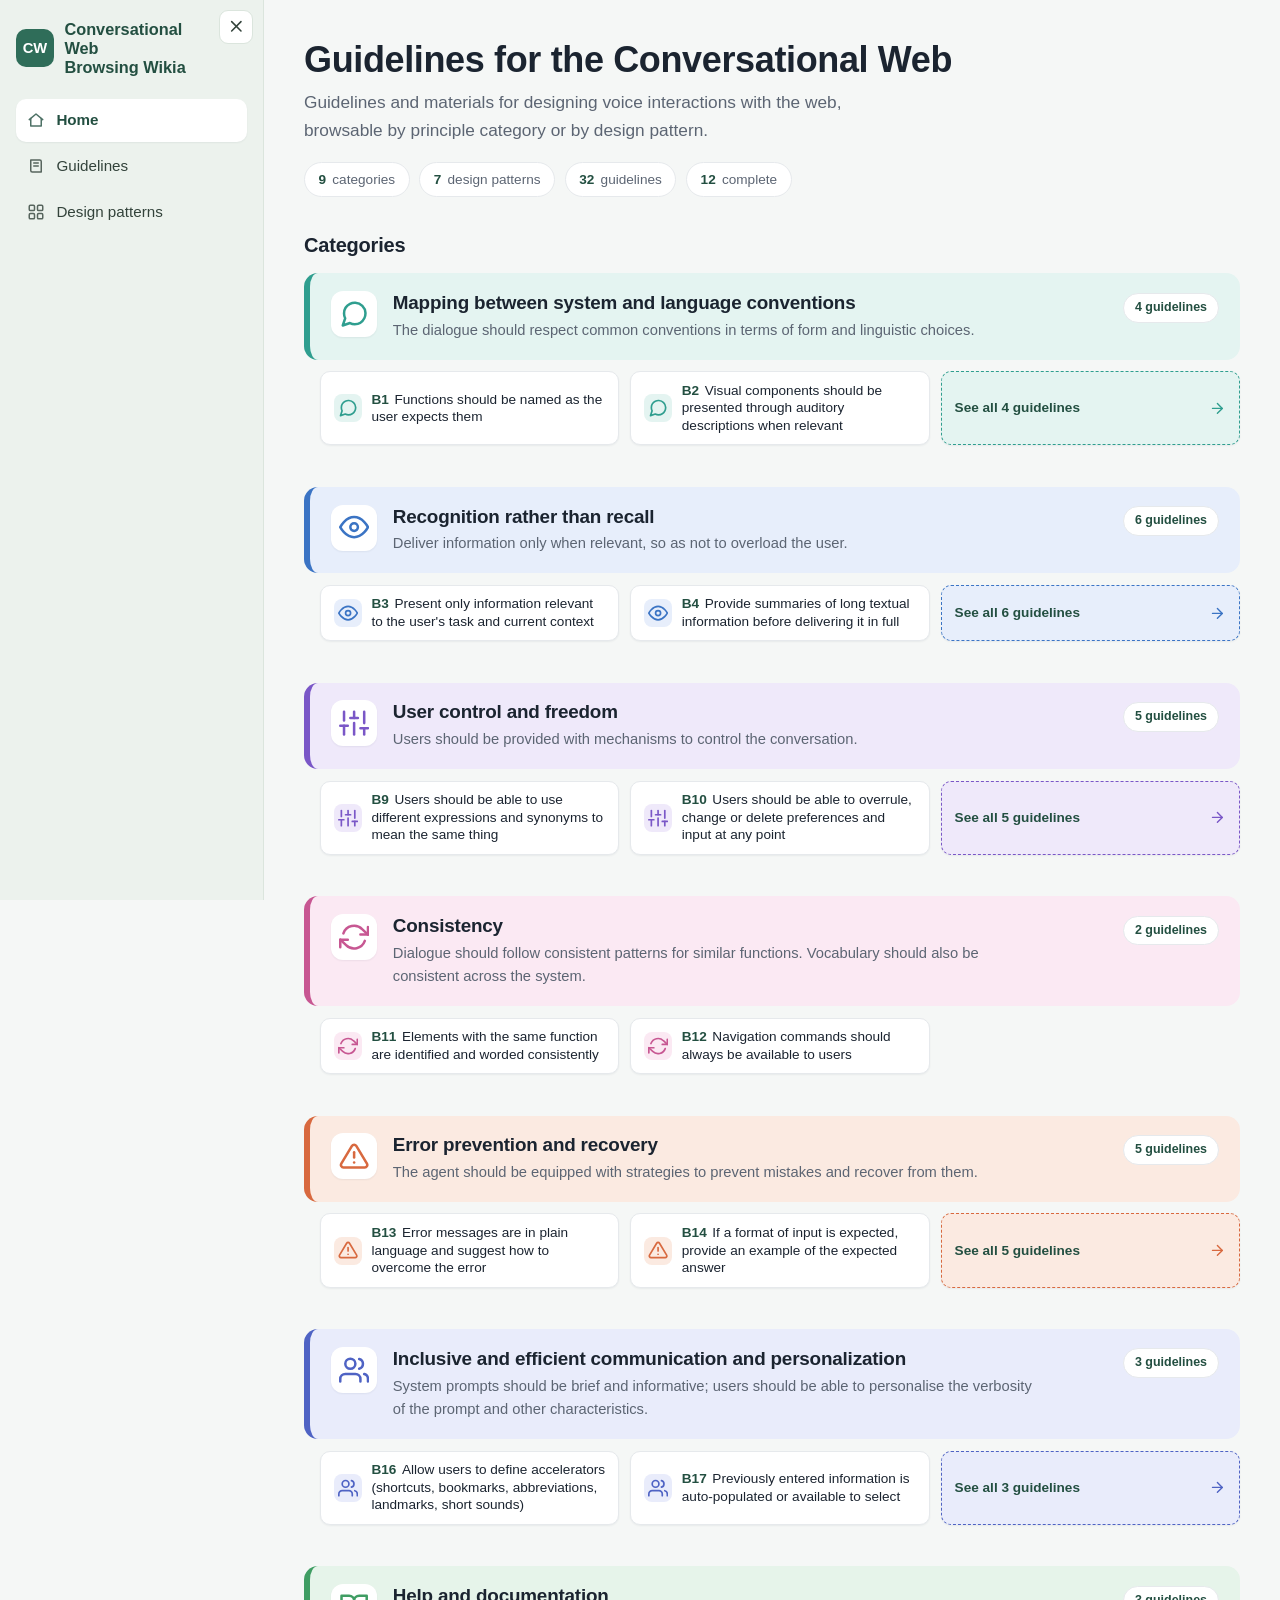
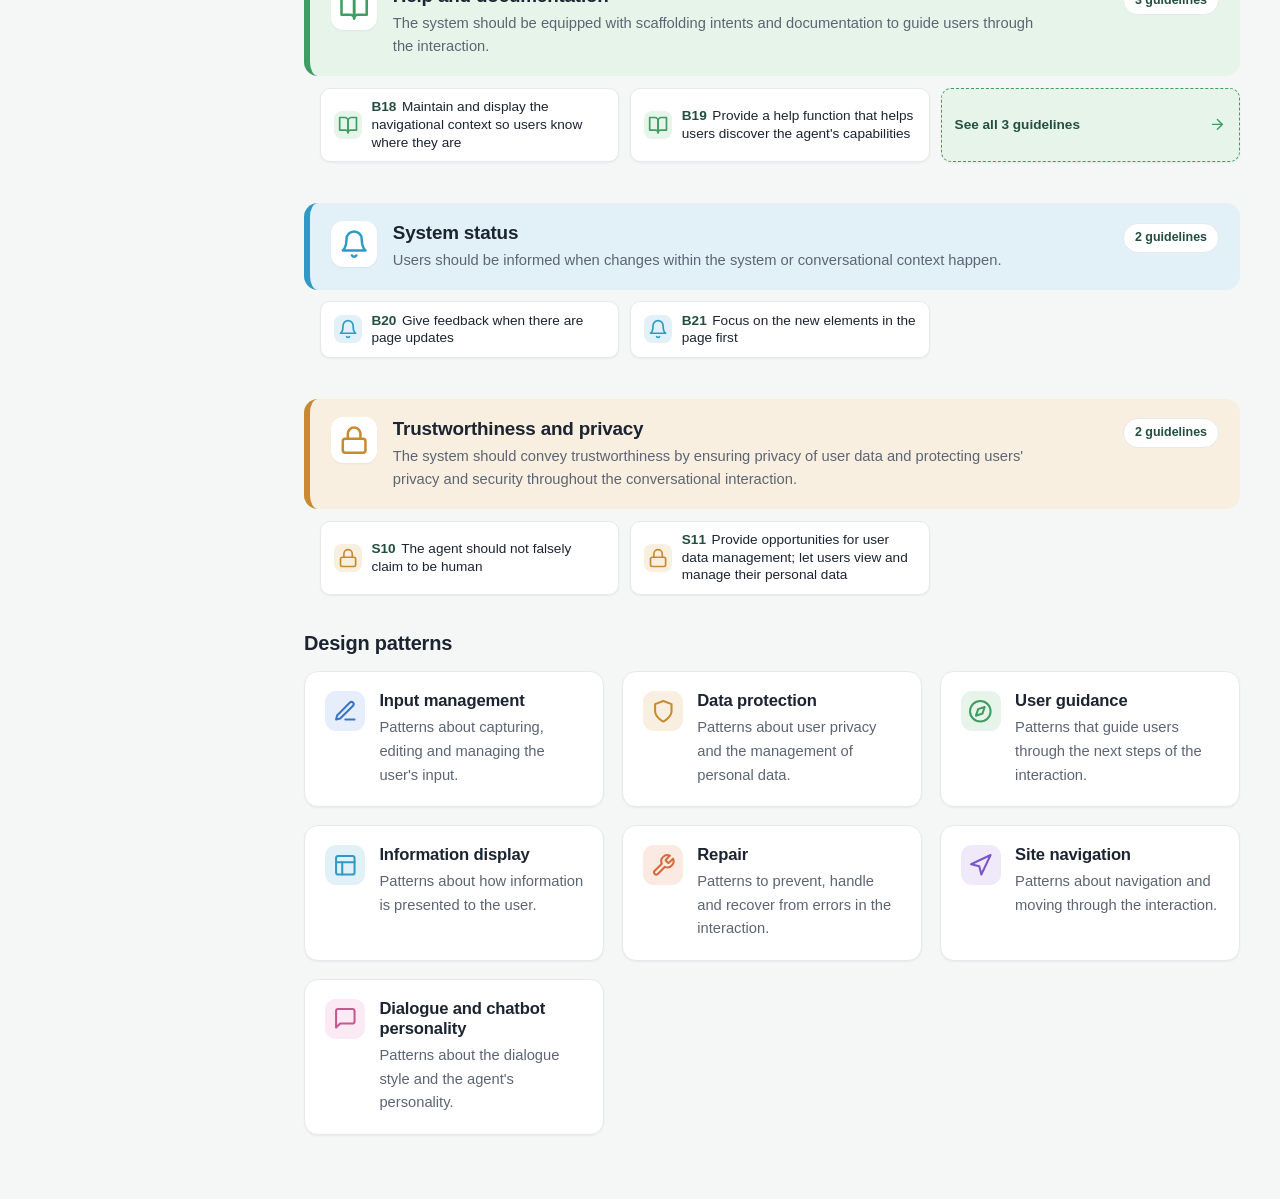
==== index.html @ de53b430 "Commit" ====
<!DOCTYPE html>
<!-- Pagina iniziale del sito (home). -->
<html lang="en">
<head>
  <meta charset="UTF-8">
  <meta name="viewport" content="width=device-width, initial-scale=1, viewport-fit=cover">
  <meta name="theme-color" content="#2f6d59">
  <meta name="apple-mobile-web-app-capable" content="yes">
  <meta name="apple-mobile-web-app-status-bar-style" content="default">
  <title>Conversational Web - Guidelines Archive</title>
  <meta name="description" content="Interactive archive of guidelines for the design of voice interactions with the web.">
  <link rel="stylesheet" href="assets/css/style.css">
</head>
<!-- data-page dice ad app.js che questa è la home -->
<body data-page="home">
  <a class="skip-link" href="#main">Skip to content</a>

  <div class="app-shell">
    <!-- Barra laterale: è uguale in tutte le pagine -->
    <aside class="rail">
      <a class="rail__brand" href="index.html">
        <span class="rail__logo">CW</span>
        <span>Conversational Web<br>Browsing Wikia</span>
      </a>
      <nav class="rail__nav" aria-label="Main navigation">
        <a href="index.html" aria-current="page"> <!-- aria-current = pagina in cui mi trovo -->
          <svg width="18" height="18" viewBox="0 0 24 24" fill="none" stroke="currentColor" stroke-width="2" stroke-linecap="round" stroke-linejoin="round"><path d="M3 11.5 12 4l9 7.5"/><path d="M5 10v10h14V10"/></svg>
          Home
        </a>
        <a href="category.html">
          <svg width="18" height="18" viewBox="0 0 24 24" fill="none" stroke="currentColor" stroke-width="2" stroke-linecap="round" stroke-linejoin="round"><path d="M5 4h12a2 2 0 0 1 2 2v14H7a2 2 0 0 1-2-2z"/><path d="M9 8h6M9 12h6"/></svg>
          Guidelines
        </a>
        <a href="component.html">
          <svg width="18" height="18" viewBox="0 0 24 24" fill="none" stroke="currentColor" stroke-width="2" stroke-linejoin="round"><rect x="3" y="3" width="7" height="7" rx="1.5"/><rect x="14" y="3" width="7" height="7" rx="1.5"/><rect x="3" y="14" width="7" height="7" rx="1.5"/><rect x="14" y="14" width="7" height="7" rx="1.5"/></svg>
          Design patterns
        </a>
      </nav>
    </aside>

    <div class="content">
      <main id="main">
        <!-- Breve presentazione del progetto -->
        <section class="hero">
          <h1>Guidelines for the Conversational Web</h1>
          <p>
            Guidelines and materials for designing voice interactions with the web,
            browsable by principle category or by design pattern.
          </p>
          <div class="hero__stats" id="hero-stats"></div>
        </section>

        <!-- Le sezioni qui sotto vengono riempite da app.js leggendo i contenuti -->
        <section aria-labelledby="cats-h">
          <div class="section-title-row"><h2 id="cats-h">Categories</h2></div>
          <div class="cat-bands" id="cat-cards"></div>
        </section>

        <section aria-labelledby="comps-h">
          <div class="section-title-row"><h2 id="comps-h">Design patterns</h2></div>
          <div class="card-grid" id="comp-cards"></div>
        </section>
      </main>
    </div>
  </div>

  <!-- content.js va caricato PRIMA di app.js: contiene tutti i testi del sito -->
  <script src="data/content.js"></script>
  <script src="assets/js/app.js"></script>
</body>
</html>
---- assets/css/style.css ----
/*
  style.css — l'aspetto grafico del sito.
  È diviso in sezioni: prima i colori di base, poi la barra laterale,
  le schede della home, l'intestazione delle categorie e infine le linee guida.
  In fondo ci sono le regole per quando lo schermo è piccolo (telefono).
*/

/* Colori e misure di base */
:root {
  --bg: #f5f7f6;            /* sfondo della pagina */
  --surface: #ffffff;      /* sfondo delle schede */
  --text: #1b2430;         /* colore del testo */
  --text-soft: #5c6573;    /* testo secondario, più chiaro */
  --primary: #2f6d59;      /* verde principale */
  --primary-dark: #234f41;
  --border: #e6e9ec;       /* colore dei bordi */
  --rail-bg: #ecf2ed;      /* sfondo della barra laterale */
  --rail-border: #dbe5dd;
  --rail-text: #33433b;
  --code-bg: #1c2230;      /* sfondo dei riquadri di codice */
  --code-text: #e9eef7;
  --tag-browsing: #2f6f4f;
  --tag-scaffolding: #6a4fb0;
  --radius: 14px;          /* quanto sono arrotondati gli angoli */
  --shadow-sm: 0 1px 2px rgba(20,30,55,.06);
  --shadow: 0 2px 6px rgba(20,30,55,.07), 0 14px 30px rgba(20,30,55,.06);
  --font: -apple-system, BlinkMacSystemFont, "Segoe UI", Roboto, Helvetica, Arial, sans-serif;
}

/* Impostazioni generali */
* { box-sizing: border-box; }
html { scroll-behavior: smooth; -webkit-text-size-adjust: 100%; } /* scorrimento morbido; niente zoom testo su iOS */
body { -webkit-tap-highlight-color: transparent; }
body { margin: 0; font-family: var(--font); color: var(--text); background: var(--bg);
  line-height: 1.6; font-size: 16px; -webkit-font-smoothing: antialiased; }
a { color: var(--primary); }
/* icone a linea generate da app.js: prendono il colore del contenitore */
.ic { width: 1.4em; height: 1.4em; display: block; }
h1, h2, h3 { line-height: 1.22; letter-spacing: -.01em; }
img { max-width: 100%; }

/* Accessibilità */
/* link "salta al contenuto" nascosto, che appare solo quando ci si arriva da tastiera */
.skip-link { position: absolute; left: -999px; top: 0; z-index: 100; background: var(--primary);
  color: #fff; padding: .6rem 1rem; border-radius: 0 0 var(--radius) 0; }
.skip-link:focus { left: 0; }
/* contorno ben visibile su ciò che è selezionato con il tastierino */
:focus-visible { outline: 3px solid var(--primary); outline-offset: 2px; border-radius: 4px; }
/* dentro i contenitori che scorrono (barra, elenco, linee guida) il contorno va
   disegnato "verso l'interno", altrimenti overflow lo taglia */
.guideline > summary:focus-visible,
.gl-item:focus-visible,
.rail__nav a:focus-visible,
.rail__list a:focus-visible { outline-offset: -2px; }

/* Struttura: barra laterale + contenuto */
.app-shell { display: flex; min-height: 100vh; } /* barra a sinistra, contenuto a destra */
.rail { width: 264px; flex: none; background: var(--rail-bg); border-right: 1px solid var(--rail-border);
  padding: 1.25rem 1rem; position: sticky; top: 0; height: 100vh; overflow-y: auto;
  transition: margin-left .22s ease; } /* resta ferma mentre si scorre; si può chiudere */
.rail__brand { display: flex; align-items: center; gap: .65rem; text-decoration: none;
  color: var(--primary-dark); font-weight: 800; font-size: 1.02rem; line-height: 1.15;
  margin-bottom: 1.4rem; padding-right: 2.2rem; }
.rail__logo { display: inline-grid; place-items: center; width: 38px; height: 38px; flex: none;
  border-radius: 10px; background: var(--primary); color: #fff; font-weight: 800; font-size: .92rem; }
.rail__nav { display: flex; flex-direction: column; gap: .15rem; margin-bottom: 1.5rem; }
.rail__nav a { display: flex; align-items: center; gap: .7rem; padding: .6rem .7rem; border-radius: 10px;
  color: var(--rail-text); text-decoration: none; font-size: .95rem; font-weight: 500; }
.rail__nav a svg { flex: none; opacity: .8; }
.rail__nav a:hover { background: rgba(255,255,255,.7); }
/* la voce della pagina in cui ci si trova viene evidenziata */
.rail__nav a[aria-current="page"] { background: #fff; color: var(--primary-dark); font-weight: 700;
  box-shadow: var(--shadow-sm); }
.rail__list { border-top: 1px solid var(--rail-border); padding-top: 1rem; } /* elenco categorie/componenti */
.rail__list h3 { font-size: .7rem; text-transform: uppercase; letter-spacing: .09em;
  color: var(--text-soft); margin: 0 0 .55rem .2rem; }
.rail__list ul { list-style: none; margin: 0; padding: 0; }
.rail__list a { display: block; padding: .42rem .6rem; border-radius: 8px; color: var(--rail-text);
  text-decoration: none; font-size: .9rem; line-height: 1.35; }
.rail__list a:hover { background: rgba(255,255,255,.7); }
.rail__list a[aria-current="page"] { background: #fff; color: var(--primary-dark); font-weight: 600; box-shadow: var(--shadow-sm); }

/* Menu laterale a scomparsa */
/* pulsante di chiusura dentro la barra (in alto a destra) */
.rail-close { position: absolute; top: .6rem; right: .6rem; display: inline-grid; place-items: center;
  width: 34px; height: 34px; border: 1px solid var(--rail-border); background: #fff; color: var(--rail-text);
  border-radius: 9px; cursor: pointer; z-index: 2; }
.rail-close:hover { background: var(--bg); }
/* pulsante hamburger fisso, mostrato solo quando la barra è chiusa */
.rail-toggle { display: none; position: fixed; z-index: 60;
  top: calc(.7rem + env(safe-area-inset-top)); left: calc(.7rem + env(safe-area-inset-left));
  width: 40px; height: 40px; place-items: center; border: 1px solid var(--border); background: #fff;
  color: var(--primary-dark); border-radius: 10px; cursor: pointer; box-shadow: var(--shadow-sm); }
.rail-toggle:hover { background: var(--bg); }
/* quando è chiusa: la barra scorre fuori e compare l'hamburger */
.app-shell.nav-collapsed .rail { margin-left: -280px; }
/* l'hamburger si mostra/nasconde via classe (gestita dal JS), così può stare
   all'inizio del documento ed essere raggiungibile subito da tastiera */
.rail-toggle.is-visible { display: grid; }
/* sfondo scuro (usato su mobile quando la barra è aperta) */
.rail-backdrop { display: none; position: fixed; inset: 0; background: rgba(15,20,25,.45); z-index: 40; }

.content { flex: 1; min-width: 0; }
.content main { max-width: 1000px; margin: 0 auto; padding: 2.5rem 2rem 4rem; }
.breadcrumb { color: var(--text-soft); font-size: .88rem; margin: 0 0 1.25rem; } /* la scia "Home > ..." */
.breadcrumb a { color: var(--text-soft); }

/* Home */
.hero { margin-bottom: 1.75rem; } /* il titolo grande in cima alla home */
.hero h1 { margin: 0 0 .6rem; font-size: 2.25rem; line-height: 1.1; color: var(--text); }
.hero p { color: var(--text-soft); max-width: 60ch; font-size: 1.08rem; margin: 0; }
/* riga di statistiche sotto l'introduzione */
.hero__stats { display: flex; flex-wrap: wrap; gap: .6rem; margin-top: 1.1rem; }
.hero__stats span { background: var(--surface); border: 1px solid var(--border); border-radius: 999px;
  padding: .35rem .85rem; font-size: .85rem; color: var(--text-soft); }
.hero__stats b { color: var(--primary-dark); font-weight: 700; margin-right: .15rem; }

.section-title-row { margin: 2.25rem 0 1rem; }
.section-title-row h2 { margin: 0; font-size: 1.25rem; }

/* le schede si dispongono in griglia e vanno a capo da sole in base allo spazio */
.card-grid { display: grid; grid-template-columns: repeat(auto-fill, minmax(260px, 1fr)); gap: 1.1rem; }
.card { --accent: var(--primary); position: relative; display: flex; gap: .9rem; align-items: flex-start;
  background: var(--surface); border: 1px solid var(--border); border-radius: var(--radius);
  padding: 1.2rem 1.25rem; text-decoration: none; color: inherit; box-shadow: var(--shadow-sm);
  transition: transform .14s ease, box-shadow .14s ease, border-color .14s ease; overflow: hidden; }
/* la barretta colorata a sinistra che spunta quando passi il mouse sulla scheda */
.card::before { content: ""; position: absolute; left: 0; top: 0; bottom: 0; width: 4px;
  background: var(--accent); transform: scaleY(0); transform-origin: top; transition: transform .16s ease; }
.card:hover { transform: translateY(-3px); box-shadow: var(--shadow); } /* la scheda si solleva un po' */
.card:hover::before { transform: scaleY(1); }
.card__icon { display: inline-grid; place-items: center; width: 40px; height: 40px; flex: none;
  border-radius: 11px; font-size: 1.1rem; background: var(--soft, #eef2f0); color: var(--accent, var(--primary)); }
.card__body h3 { margin: 0 0 .3rem; font-size: 1.04rem; color: var(--text); }
.card__body p { margin: 0; color: var(--text-soft); font-size: .92rem; }

/* Home: fasce colorate per categoria con anteprime */
.cat-bands { display: flex; flex-direction: column; gap: 2.6rem; }
.cat-band { --accent: var(--primary); }
/* la fascia colorata in cima a ogni categoria (cliccabile) */
.cat-band__head { display: flex; gap: 1rem; align-items: flex-start; text-decoration: none; color: inherit;
  padding: 1.1rem 1.3rem; border-radius: var(--radius); background: var(--soft, #eef2f0);
  border-left: 6px solid var(--accent); transition: transform .12s ease, box-shadow .12s ease; }
.cat-band__head:hover { transform: translateY(-2px); box-shadow: var(--shadow); }
.cat-band__icon { display: inline-grid; place-items: center; width: 46px; height: 46px; flex: none;
  border-radius: 12px; background: #fff; font-size: 1.35rem; box-shadow: var(--shadow-sm); color: var(--accent, var(--primary)); }
.cat-band__head h3 { margin: 0 0 .3rem; font-size: 1.18rem; color: var(--text); }
.cat-band__head p { margin: 0; color: var(--text-soft); font-size: .92rem; max-width: 80ch; }
/* il conteggio delle linee guida, a destra nella fascia */
.cat-band__count { flex: none; align-self: flex-start; margin-left: auto; margin-top: .1rem; white-space: nowrap;
  font-size: .78rem; font-weight: 600; color: var(--primary-dark); background: #fff;
  border: 1px solid var(--border); border-radius: 999px; padding: .25rem .7rem; }
/* le anteprime delle linee guida sotto la fascia */
.cat-band__cards { display: grid; grid-template-columns: repeat(auto-fill, minmax(280px, 1fr));
  gap: .7rem; margin: .7rem 0 0 1rem; }
.mini-card { display: flex; gap: .6rem; align-items: center; background: var(--surface);
  border: 1px solid var(--border); border-radius: 10px; padding: .6rem .8rem; text-decoration: none;
  color: var(--text); box-shadow: var(--shadow-sm); transition: transform .12s ease, box-shadow .12s ease; }
.mini-card:hover { transform: translateY(-2px); box-shadow: var(--shadow); }
.mini-card__icon { display: inline-grid; place-items: center; width: 28px; height: 28px; flex: none;
  border-radius: 8px; font-size: .9rem; background: var(--soft, #eef2f0); color: var(--accent, var(--primary)); }
.mini-card__text { font-size: .85rem; line-height: 1.3; }
.mini-card__id { font-weight: 700; color: var(--primary-dark); margin-right: .35rem; }
/* riquadro "vedi tutte": compare quando la categoria ha più anteprime di quelle mostrate,
   così si capisce che c'è dell'altro e che si può cliccare per vederle */
.mini-card--all { justify-content: space-between; background: var(--soft, #eef2f0);
  border-style: dashed; border-color: var(--accent, var(--primary)); }
.mini-card--all .mini-card__text { font-weight: 600; color: var(--primary-dark); }
.mini-card--all .mini-card__go { flex: none; display: inline-grid; place-items: center;
  color: var(--accent, var(--primary)); transition: transform .12s ease; }
.mini-card--all .mini-card__go svg { width: 1.05rem; height: 1.05rem; }
.mini-card--all:hover .mini-card__go { transform: translateX(3px); }

/* Intestazione della categoria + titoli dei gruppi */
/* il riquadro colorato in cima alla pagina di una categoria */
.cat-header { --accent: var(--primary); display: flex; gap: 1.1rem; align-items: flex-start;
  padding: 1.4rem 1.5rem; border-radius: var(--radius); background: var(--soft, #eef2f0);
  border-left: 6px solid var(--accent); margin-bottom: 1.75rem; }
.cat-header__icon { display: inline-grid; place-items: center; width: 52px; height: 52px; flex: none;
  border-radius: 13px; background: #fff; font-size: 1.5rem; box-shadow: var(--shadow-sm); color: var(--accent, var(--primary)); }
.cat-header h1 { margin: 0 0 .35rem; font-size: 1.6rem; color: var(--text); }
.cat-header p { margin: 0; color: var(--text-soft); max-width: 75ch; }

/* i titoletti "Browsing guidelines" / "Scaffolding guidelines" con la lineetta a fianco */
.group-title { font-size: .8rem; text-transform: uppercase; letter-spacing: .08em; color: var(--text-soft);
  margin: 2rem 0 .85rem; display: flex; align-items: center; gap: .5rem; }
.group-title::after { content: ""; flex: 1; height: 1px; background: var(--border); }

/* Le linee guida (lista e dettaglio) */
.guideline-list { display: flex; flex-direction: column; gap: .7rem; }
.guideline { background: var(--surface); border: 1px solid var(--border); border-radius: 12px;
  box-shadow: var(--shadow-sm); overflow: hidden; }
/* la riga su cui si clicca per aprire/chiudere una linea guida */
.guideline > summary { cursor: pointer; list-style: none; padding: 1rem 1.15rem; display: flex;
  align-items: center; gap: .75rem; }
.guideline > summary::-webkit-details-marker { display: none; } /* nasconde la freccetta di default */
.guideline > summary:hover { background: #fafbfb; }
.guideline[open] > summary { border-bottom: 1px solid var(--border); }
.guideline__chevron { transition: transform .15s ease; color: var(--text-soft); margin-left: auto; font-size: .7rem; }
.guideline[open] .guideline__chevron { transform: rotate(90deg); } /* la freccetta ruota quando è aperta */
.guideline__row { display: flex; align-items: center; gap: .75rem; padding: 1rem 1.15rem; }
.guideline__id { font-variant-numeric: tabular-nums; font-weight: 700; color: var(--primary-dark);
  background: #e7f0ec; border-radius: 6px; padding: .12rem .5rem; font-size: .78rem; }
.guideline__title { font-weight: 600; flex: 1; }
/* aspetto "discreto" delle linee guida ancora da completare */
.guideline--quiet { box-shadow: none; background: #fbfcfb; border-style: dashed; }
.guideline--quiet .guideline__title { color: var(--text-soft); font-weight: 500; }
.guideline--quiet .guideline__id { background: #eef1ef; color: var(--text-soft); }

/* le etichette colorate Browsing / Scaffolding */
.tag { font-size: .68rem; text-transform: uppercase; letter-spacing: .05em; padding: .15rem .55rem;
  border-radius: 999px; font-weight: 700; white-space: nowrap; }
.tag--browsing { background: #e4f1ea; color: var(--tag-browsing); }
.tag--scaffolding { background: #ece6f7; color: var(--tag-scaffolding); }

/* il contenuto che appare quando apri una linea guida */
.guideline__body { padding: 1.1rem 1.2rem 1.3rem; }
.guideline__body h4 { margin: 1.15rem 0 .45rem; font-size: .8rem; color: var(--primary-dark);
  text-transform: uppercase; letter-spacing: .05em; }
.guideline__body h4:first-child { margin-top: 0; }
.guideline__body ul { margin: .25rem 0; padding-left: 1.2rem; }
.guideline__body li { margin: .25rem 0; }
.example { margin: .65rem 0; }
.example__label { font-size: .85rem; color: var(--text-soft); margin: 0 0 .35rem; }
/* riquadro scuro per gli esempi di codice */
pre.code { background: var(--code-bg); color: var(--code-text); padding: 1rem 1.1rem; border-radius: 9px;
  overflow-x: auto; font-size: .85rem; line-height: 1.55; margin: 0; max-width: 100%; }
pre.code code { font-family: "SF Mono", Menlo, Consolas, monospace; }
/* riquadro chiaro per gli esempi di dialogo/interazione */
.example--interaction p { background: #eef3f1; border-left: 3px solid var(--primary); padding: .75rem .95rem;
  border-radius: 0 9px 9px 0; margin: 0; }
/* i collegamenti ad altre linee guida, come card colorate (colore della loro categoria) */
.related { margin-top: 1.3rem; padding-top: 1rem; border-top: 1px solid var(--border); }
.related-grid { display: grid; grid-template-columns: repeat(auto-fill, minmax(250px, 1fr)); gap: .7rem; margin-top: .6rem; }
.related-card { --accent: var(--primary); display: flex; gap: .65rem; align-items: flex-start;
  background: var(--surface); border: 1px solid var(--border); border-left: 4px solid var(--accent);
  border-radius: 10px; padding: .65rem .8rem; text-decoration: none; color: var(--text);
  box-shadow: var(--shadow-sm); transition: transform .12s ease, box-shadow .12s ease; }
.related-card:hover { transform: translateY(-2px); box-shadow: var(--shadow); }
.related-card__icon { display: inline-grid; place-items: center; width: 30px; height: 30px; flex: none;
  border-radius: 8px; font-size: .95rem; background: var(--soft, #eef2f0); color: var(--accent, var(--primary)); }
.related-card__text { font-size: .86rem; line-height: 1.3; }
.related-card__id { font-weight: 700; color: var(--primary-dark); margin-right: .35rem; }

/* Pagina di dettaglio: lista a sinistra + pannello a destra */
.detail-layout { display: grid; grid-template-columns: 340px 1fr; gap: 1.5rem; align-items: start; }
/* min-width:0 = le colonne possono restringersi sotto la larghezza del contenuto
   (evita che un esempio di codice lungo allarghi tutta la pagina su telefono) */
.detail-list, .detail-pane { min-width: 0; }
/* l'elenco a sinistra resta visibile mentre si scorre il pannello */
.detail-list { position: sticky; top: 1rem; max-height: calc(100vh - 2rem); overflow-y: auto; padding: 4px 6px; }
.detail-list .group-title:first-child { margin-top: 0; }
/* casella di ricerca sopra l'elenco */
.gl-search { width: 100%; font: inherit; font-size: .9rem; padding: .55rem .8rem; margin-bottom: .8rem;
  border: 1px solid var(--border); border-radius: 10px; background: var(--surface); color: var(--text);
  box-shadow: var(--shadow-sm); }
.gl-search::placeholder { color: var(--text-soft); }
.gl-noresults { color: var(--text-soft); font-size: .88rem; padding: .4rem .2rem; }
.gl-list { display: flex; flex-direction: column; gap: .4rem; }
/* una voce dell'elenco (linea guida selezionabile) */
.gl-item { display: flex; align-items: center; gap: .6rem; padding: .6rem .75rem; border-radius: 10px;
  border: 1px solid var(--border); background: var(--surface); text-decoration: none; color: var(--text);
  box-shadow: var(--shadow-sm); transition: background .12s ease, border-color .12s ease; }
.gl-item:hover { background: #fafbfb; }
.gl-item__title { font-size: .85rem; line-height: 1.3; font-weight: 500; }
/* la voce attualmente mostrata nel pannello */
.gl-item--active { border-color: var(--primary); background: #f1f7f4; box-shadow: 0 0 0 2px rgba(47,109,89,.15); }
.gl-item--active .gl-item__title { font-weight: 600; color: var(--primary-dark); }
/* voci ancora "in arrivo": aspetto più discreto */
.gl-item--quiet { border-style: dashed; background: #fbfcfb; }
.gl-item--quiet .gl-item__title { color: var(--text-soft); font-weight: 500; }
.gl-item--quiet .guideline__id { background: #eef1ef; color: var(--text-soft); }

/* il pannello di destra con il contenuto della linea guida selezionata */
.detail-pane { background: var(--surface); border: 1px solid var(--border); border-radius: var(--radius);
  box-shadow: var(--shadow-sm); padding: 1.5rem 1.6rem 1.7rem; min-height: 320px; }
.detail-pane__head { display: flex; align-items: center; gap: .65rem; flex-wrap: wrap; margin-bottom: 1rem; }
.detail-pane__title { margin: 0; font-size: 1.35rem; flex: 1 1 60%; color: var(--text); }
.detail-pane__pending { color: var(--text-soft); font-style: italic; }
.detail-pane__body { max-width: 78ch; overflow-wrap: anywhere; }
.detail-pane__body > p { color: var(--text); }
.detail-pane__body h4 { margin: 1.3rem 0 .45rem; font-size: .8rem; color: var(--primary-dark);
  text-transform: uppercase; letter-spacing: .05em; }
.detail-pane__body > h4:first-child { margin-top: .4rem; }
.detail-pane__body ul { margin: .25rem 0; padding-left: 1.2rem; }
.detail-pane__body li { margin: .25rem 0; }
/* esempio di codice con pulsante "Copia" in alto a destra */
.code-wrap { position: relative; }
.code-copy { position: absolute; top: .55rem; right: .55rem; z-index: 1; font: inherit; font-size: .72rem;
  font-weight: 600; cursor: pointer; color: #cfe0d8; background: rgba(255,255,255,.1);
  border: 1px solid rgba(255,255,255,.18); border-radius: 7px; padding: .2rem .55rem; transition: background .12s ease; }
.code-copy:hover { background: rgba(255,255,255,.2); color: #fff; }
.code-copy.copied { background: #2f9e6a; border-color: #2f9e6a; color: #fff; }
/* riquadro chiaro per la sezione "Cosa controllare", come nel mockup */
.whatToDo { background: #eef3f1; border-radius: 11px; padding: .7rem 1rem .9rem; margin: 1rem 0; }
.whatToDo h4 { margin-top: .3rem !important; }

/* Schermi piccoli (telefono/tablet) */
/* sotto gli 820px la barra laterale va in alto e tutto si impila in colonna */
@media (max-width: 820px) {
  .app-shell { flex-direction: column; }
  /* la barra diventa un pannello che entra da sinistra sopra il contenuto */
  .rail { position: fixed; top: 0; left: 0; width: 82vw; max-width: 300px; height: 100vh; z-index: 50; margin-left: 0;
    padding-top: calc(1.25rem + env(safe-area-inset-top));
    border-right: 1px solid var(--rail-border); border-bottom: 0; overflow-y: auto;
    transform: translateX(0); transition: transform .22s ease; box-shadow: 0 0 30px rgba(0,0,0,.18); }
  .app-shell.nav-collapsed .rail { transform: translateX(-100%); margin-left: 0; }
  .rail__brand { margin-bottom: 1rem; }
  .rail__nav { flex-direction: column; margin-bottom: 1rem; }
  .rail__list { display: block; }
  /* lo sfondo scuro appare quando la barra è aperta */
  .app-shell:not(.nav-collapsed) ~ .rail-backdrop { display: block; }
  /* spazio in alto per il pulsante hamburger e per il notch; margini laterali sicuri */
  .content main { padding-top: calc(3.4rem + env(safe-area-inset-top)); padding-bottom: 3rem;
    padding-left: max(1.25rem, env(safe-area-inset-left)); padding-right: max(1.25rem, env(safe-area-inset-right)); }
  .hero h1 { font-size: 1.85rem; }
  .cat-header { flex-direction: column; }
  /* lista e pannello si impilano, e la lista non resta più "appiccicata" */
  .detail-layout { grid-template-columns: 1fr; }
  .detail-list { position: static; max-height: none; }
  .cat-band__cards { margin-left: 0; }
}

/* iPhone e schermi molto stretti */
@media (max-width: 430px) {
  .hero h1 { font-size: 1.6rem; }
  .hero p { font-size: 1rem; }
  .detail-pane { padding: 1.1rem 1.05rem 1.3rem; }
  .cat-band__head { padding: 1rem 1.05rem; gap: .8rem; }
  .cat-band__cards { grid-template-columns: 1fr; }
  .card-grid { grid-template-columns: 1fr; }
  .cat-band__count { display: none; } /* niente conteggio: evita di affollare l'intestazione */
  pre.code { font-size: .8rem; }
}
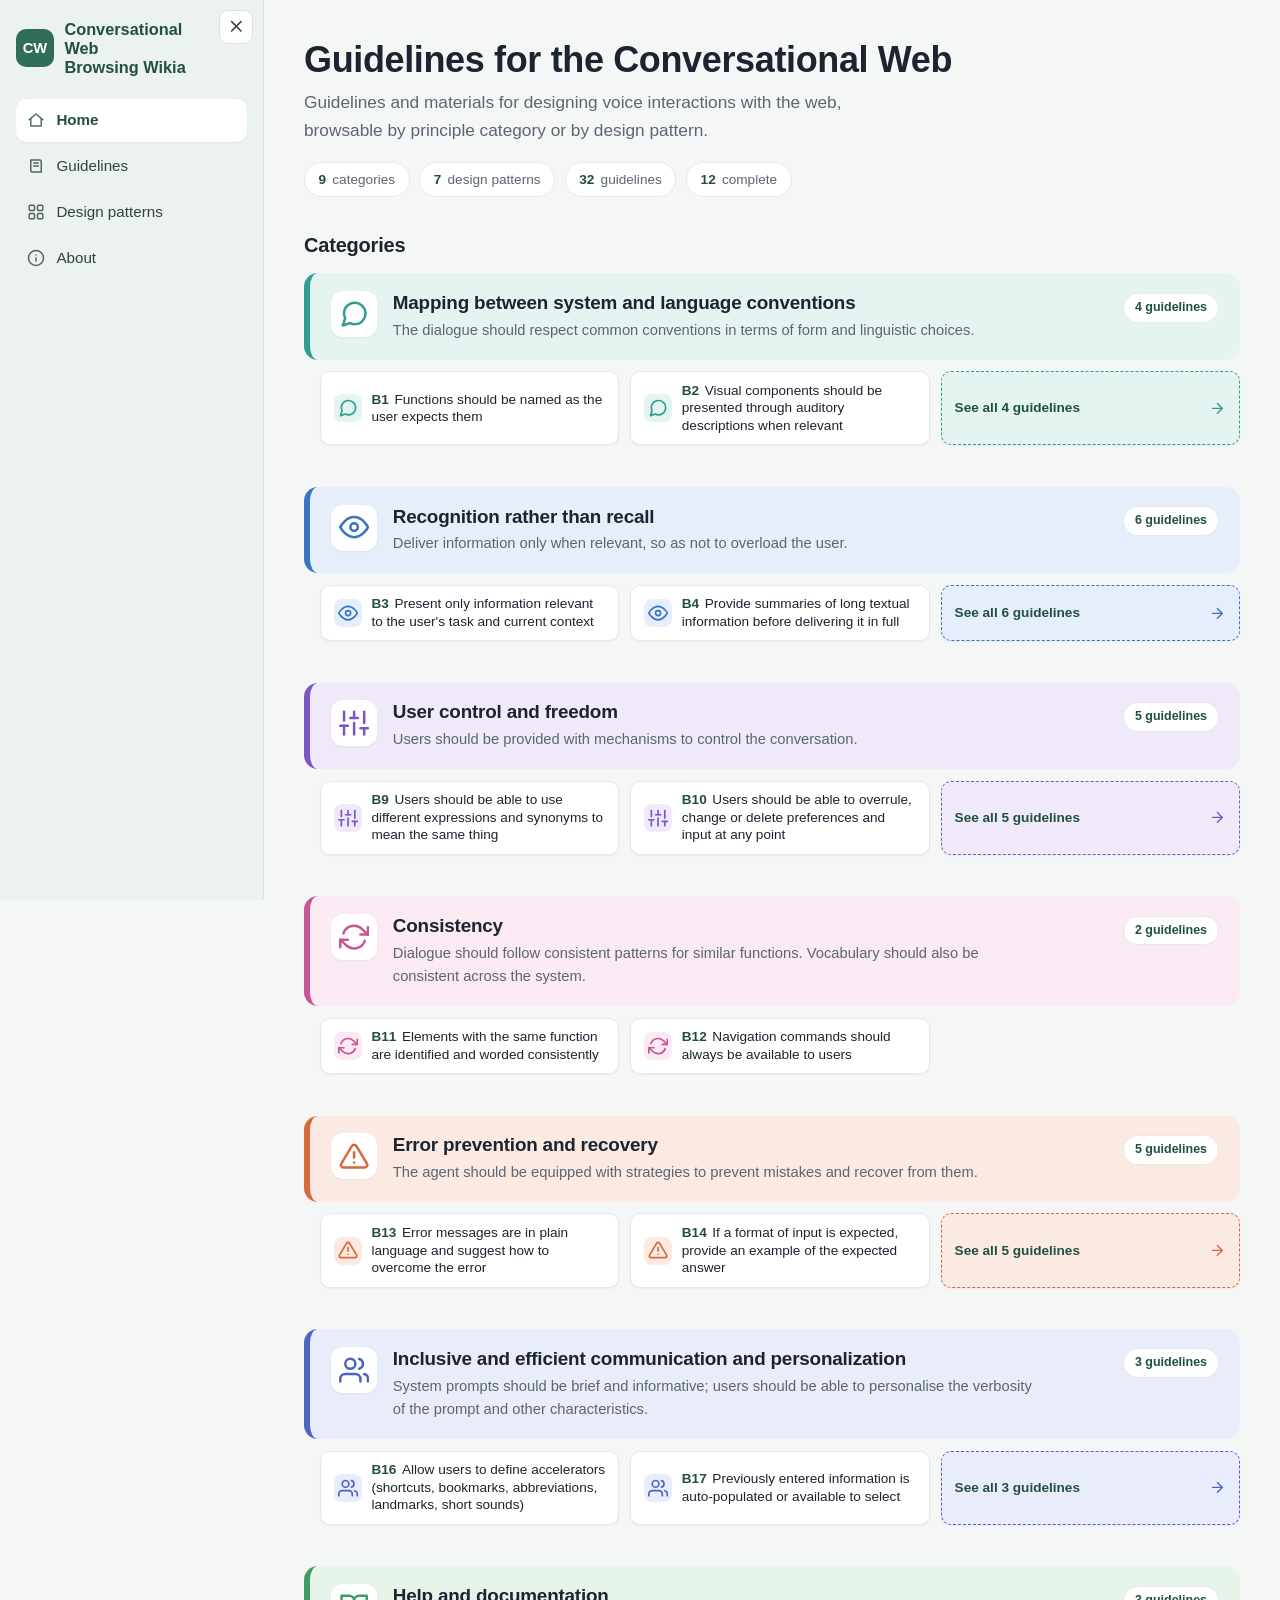
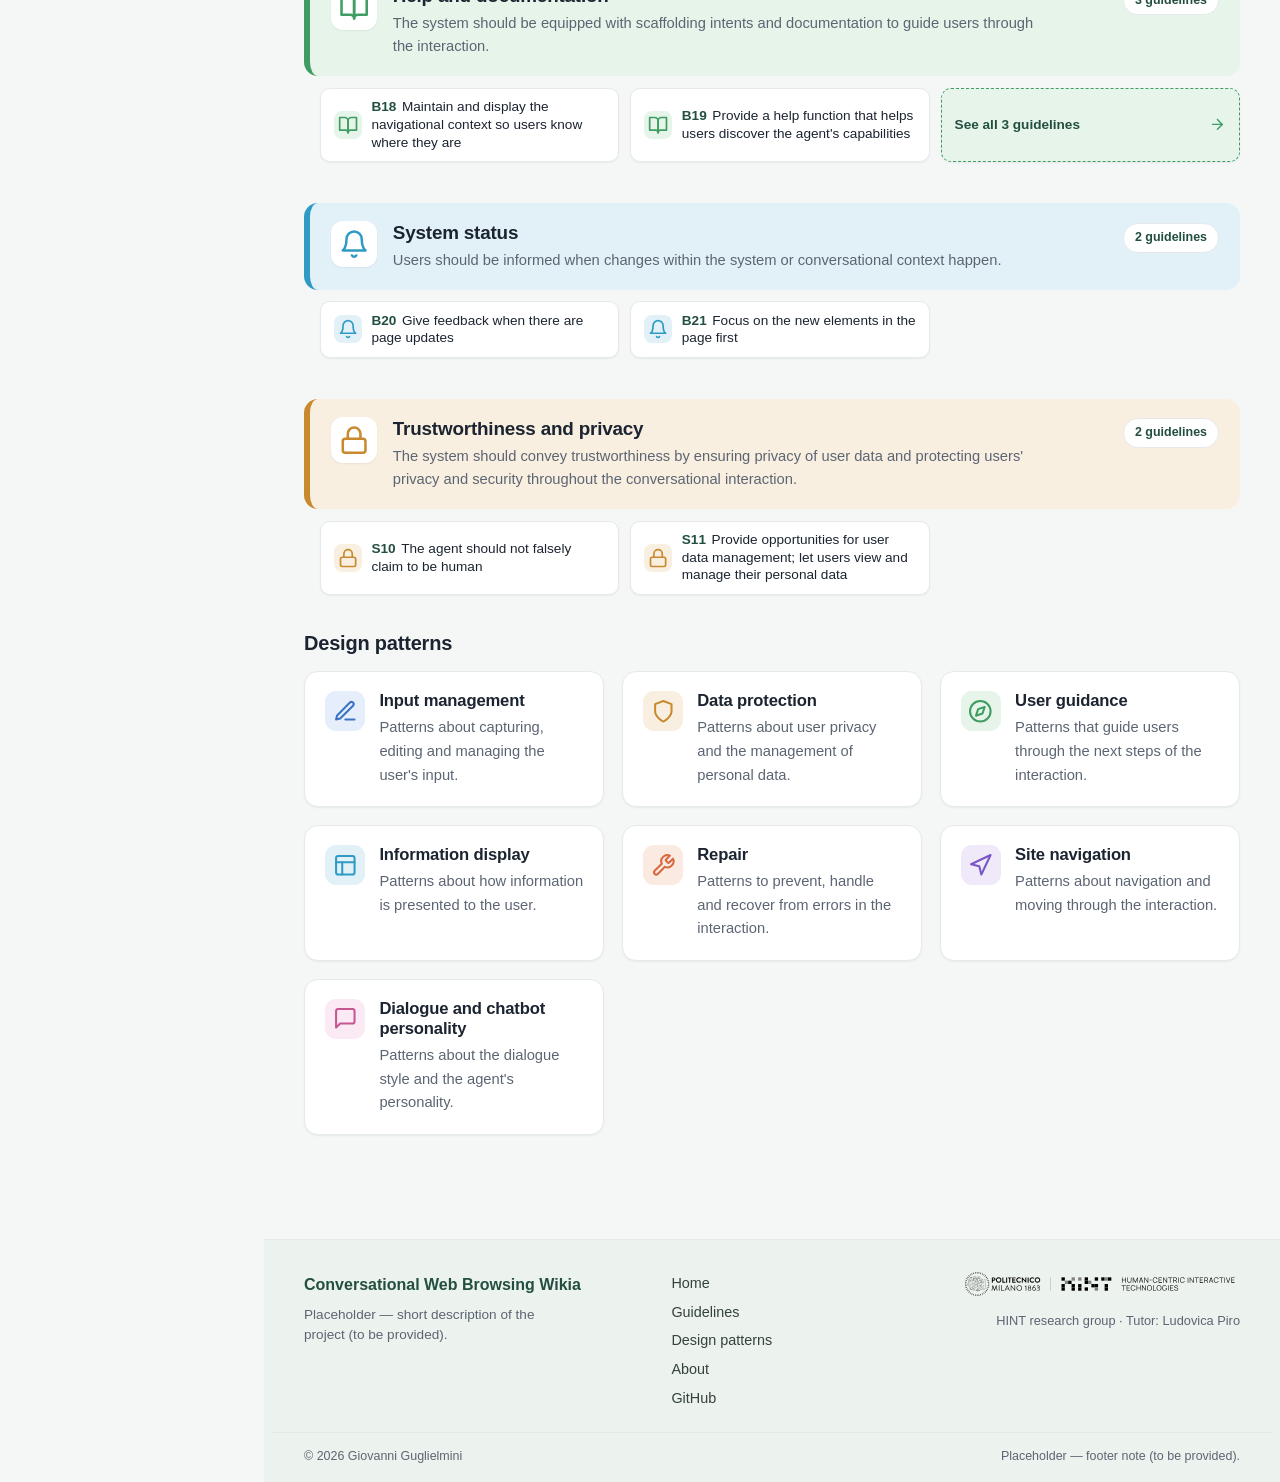
==== commit fa83ead7: "feat: pagina About e footer del sito" ====
--- a/index.html
+++ b/index.html
@@ -35,6 +35,10 @@
           <svg width="18" height="18" viewBox="0 0 24 24" fill="none" stroke="currentColor" stroke-width="2" stroke-linejoin="round"><rect x="3" y="3" width="7" height="7" rx="1.5"/><rect x="14" y="3" width="7" height="7" rx="1.5"/><rect x="3" y="14" width="7" height="7" rx="1.5"/><rect x="14" y="14" width="7" height="7" rx="1.5"/></svg>
           Design patterns
         </a>
+        <a href="about.html">
+          <svg width="18" height="18" viewBox="0 0 24 24" fill="none" stroke="currentColor" stroke-width="2" stroke-linecap="round" stroke-linejoin="round"><circle cx="12" cy="12" r="10"/><path d="M12 16v-4"/><path d="M12 8h.01"/></svg>
+          About
+        </a>
       </nav>
     </aside>
 
@@ -61,6 +65,30 @@
           <div class="card-grid" id="comp-cards"></div>
         </section>
       </main>
+
+      <footer class="site-footer">
+        <div class="site-footer__top">
+          <div class="site-footer__brandcol">
+            <span class="site-footer__brand">Conversational Web Browsing Wikia</span>
+            <p class="site-footer__tagline">Placeholder — short description of the project (to be provided).</p>
+          </div>
+          <nav class="site-footer__links" aria-label="Footer">
+            <a href="index.html">Home</a>
+            <a href="category.html">Guidelines</a>
+            <a href="component.html">Design patterns</a>
+            <a href="about.html">About</a>
+            <a href="https://github.com/Giovanni0402/conversational-web-archive">GitHub</a>
+          </nav>
+          <div class="site-footer__org">
+            <img class="site-footer__logo" src="assets/img/logo-polimi.svg" alt="Politecnico di Milano">
+            <p>HINT research group · Tutor: Ludovica Piro</p>
+          </div>
+        </div>
+        <div class="site-footer__bottom">
+          <span>© 2026 Giovanni Guglielmini</span>
+          <span>Placeholder — footer note (to be provided).</span>
+        </div>
+      </footer>
     </div>
   </div>
 
--- a/assets/css/style.css
+++ b/assets/css/style.css
@@ -5,7 +5,7 @@
   In fondo ci sono le regole per quando lo schermo è piccolo (telefono).
 */
 
-/* Colori e misure di base */
+/* Colori e misure di base (così cambiarli qui li cambia ovunque) */
 :root {
   --bg: #f5f7f6;            /* sfondo della pagina */
   --surface: #ffffff;      /* sfondo delle schede */
@@ -332,3 +332,31 @@
   .cat-band__count { display: none; } /* niente conteggio: evita di affollare l'intestazione */
   pre.code { font-size: .8rem; }
 }
+
+/* Footer del sito, in fondo al contenuto di ogni pagina */
+.site-footer { border-top: 1px solid var(--border); background: var(--rail-bg); margin-top: 2.5rem; }
+.site-footer__top { max-width: 1000px; margin: 0 auto; padding: 2rem 2rem 1.4rem;
+  display: grid; grid-template-columns: 1.5fr 1fr 1.4fr; gap: 2rem; align-items: start; }
+.site-footer__brand { display: block; font-weight: 800; color: var(--primary-dark); font-size: 1rem; }
+.site-footer__tagline { margin: .45rem 0 0; color: var(--text-soft); font-size: .85rem; max-width: 34ch; line-height: 1.5; }
+.site-footer__links { display: flex; flex-direction: column; gap: .35rem; }
+.site-footer__links a { color: var(--rail-text); text-decoration: none; font-size: .9rem; }
+.site-footer__links a:hover { color: var(--primary-dark); text-decoration: underline; }
+.site-footer__org { text-align: right; }
+.site-footer__logo { height: 24px; width: auto; }
+.site-footer__org p { margin: .55rem 0 0; color: var(--text-soft); font-size: .8rem; line-height: 1.45; }
+.site-footer__bottom { max-width: 1000px; margin: 0 auto; padding: .9rem 2rem;
+  border-top: 1px solid var(--border); display: flex; justify-content: space-between; gap: 1rem;
+  flex-wrap: wrap; color: var(--text-soft); font-size: .78rem; }
+
+/* Pagina About */
+.about { display: grid; gap: 1.2rem; margin-top: 1rem; }
+.about-block { background: var(--surface); border: 1px solid var(--border); border-radius: var(--radius);
+  padding: 1.4rem 1.5rem; box-shadow: var(--shadow-sm); }
+.about-block h2 { margin: 0 0 .55rem; font-size: 1.15rem; color: var(--primary-dark); }
+.about-block p { margin: 0; color: var(--text); line-height: 1.65; }
+
+@media (max-width: 720px) {
+  .site-footer__top { grid-template-columns: 1fr; gap: 1.4rem; }
+  .site-footer__org { text-align: left; }
+}
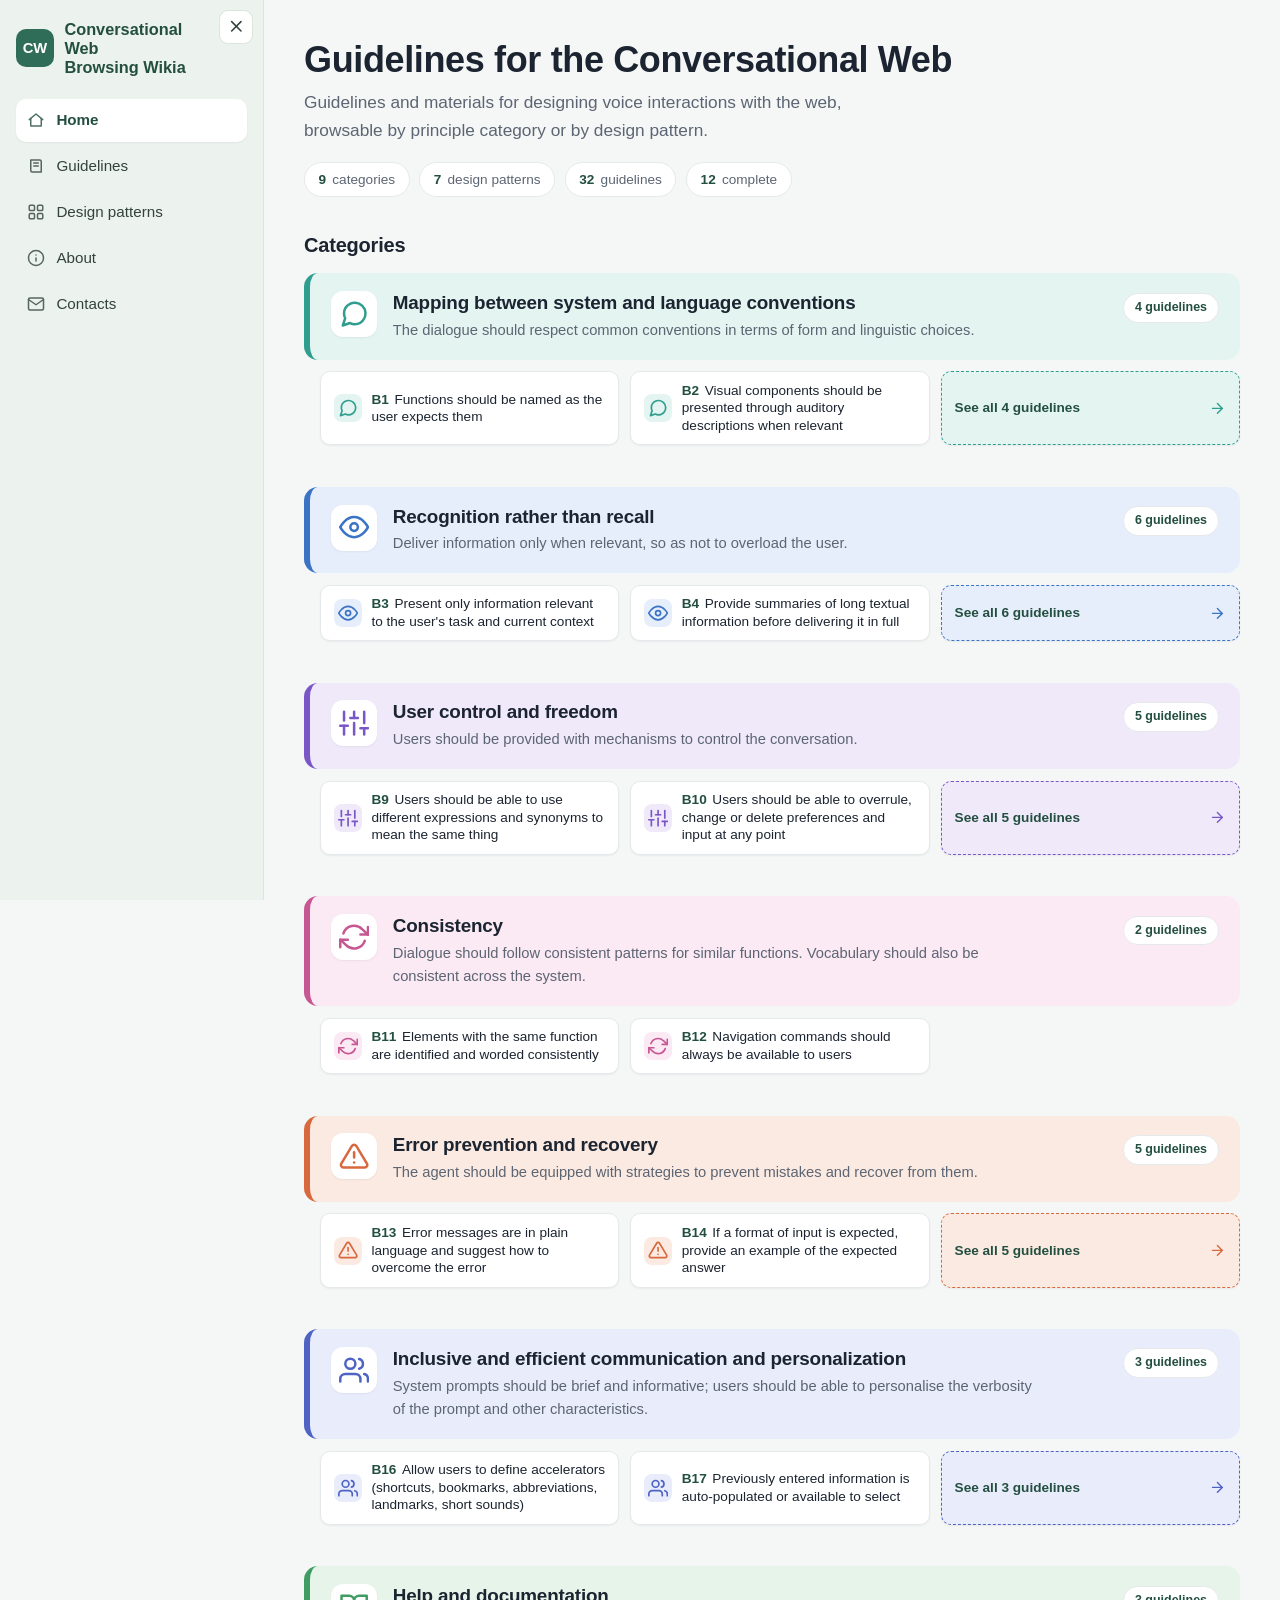
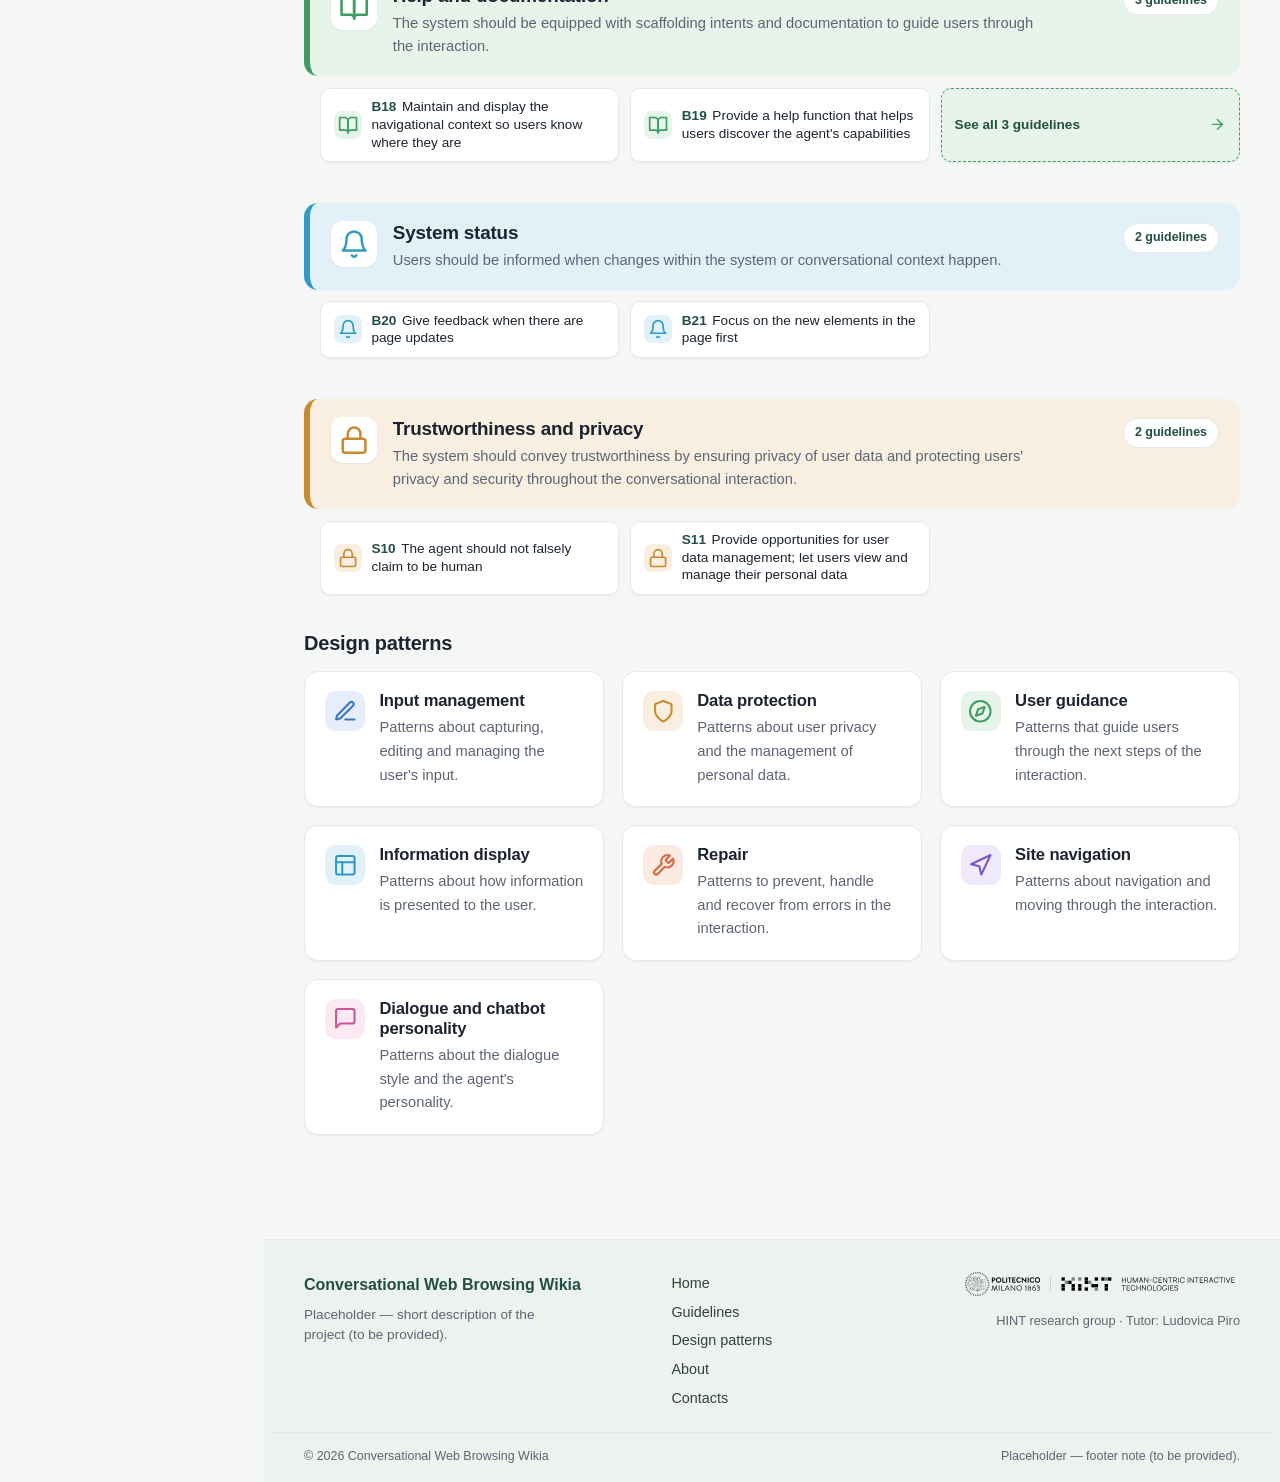
==== commit 87540cc6: "feat: pagine About e Contacts, footer del sito" ====
--- a/index.html
+++ b/index.html
@@ -39,6 +39,10 @@
           <svg width="18" height="18" viewBox="0 0 24 24" fill="none" stroke="currentColor" stroke-width="2" stroke-linecap="round" stroke-linejoin="round"><circle cx="12" cy="12" r="10"/><path d="M12 16v-4"/><path d="M12 8h.01"/></svg>
           About
         </a>
+        <a href="contacts.html">
+          <svg width="18" height="18" viewBox="0 0 24 24" fill="none" stroke="currentColor" stroke-width="2" stroke-linecap="round" stroke-linejoin="round"><path d="M4 4h16c1.1 0 2 .9 2 2v12c0 1.1-.9 2-2 2H4c-1.1 0-2-.9-2-2V6c0-1.1.9-2 2-2z"/><polyline points="22,6 12,13 2,6"/></svg>
+          Contacts
+        </a>
       </nav>
     </aside>
 
@@ -77,7 +81,7 @@
             <a href="category.html">Guidelines</a>
             <a href="component.html">Design patterns</a>
             <a href="about.html">About</a>
-            <a href="https://github.com/Giovanni0402/conversational-web-archive">GitHub</a>
+            <a href="contacts.html">Contacts</a>
           </nav>
           <div class="site-footer__org">
             <img class="site-footer__logo" src="assets/img/logo-polimi.svg" alt="Politecnico di Milano">
@@ -85,7 +89,7 @@
           </div>
         </div>
         <div class="site-footer__bottom">
-          <span>© 2026 Giovanni Guglielmini</span>
+          <span>© 2026 Conversational Web Browsing Wikia</span>
           <span>Placeholder — footer note (to be provided).</span>
         </div>
       </footer>
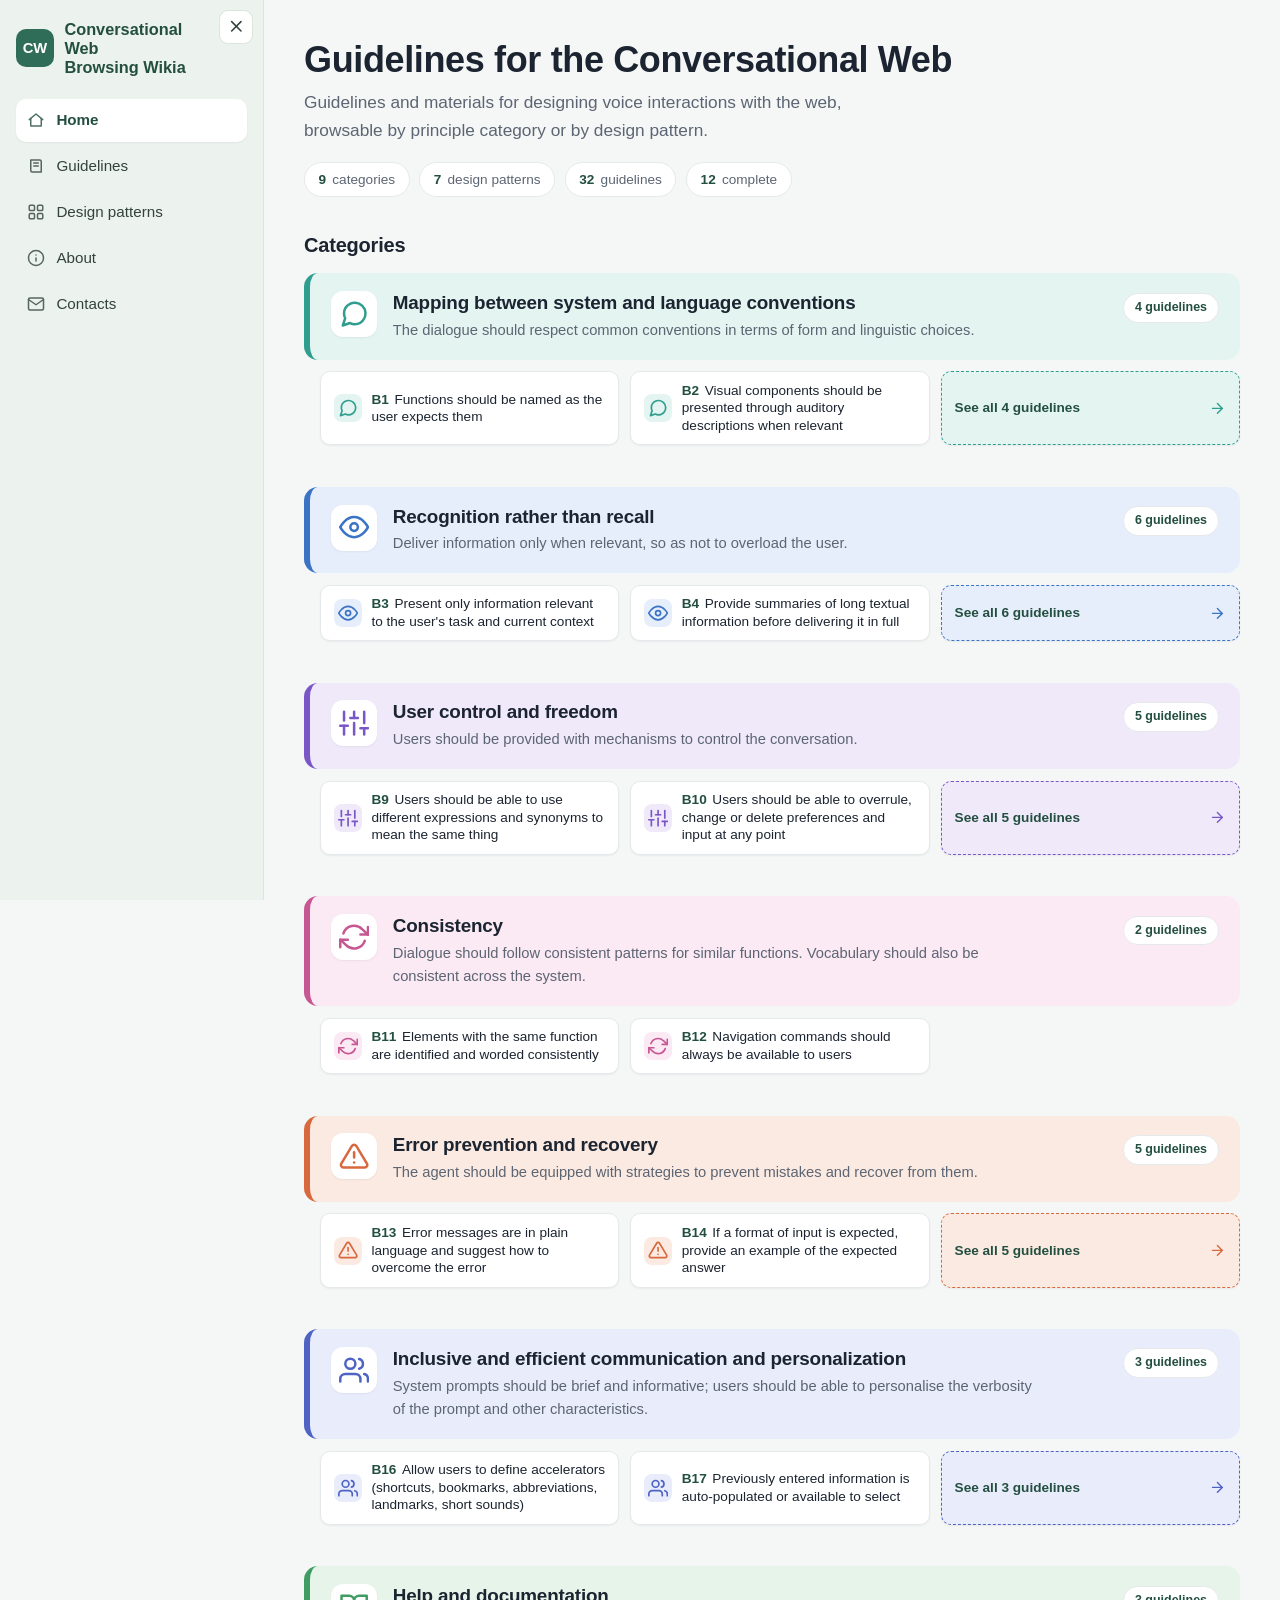
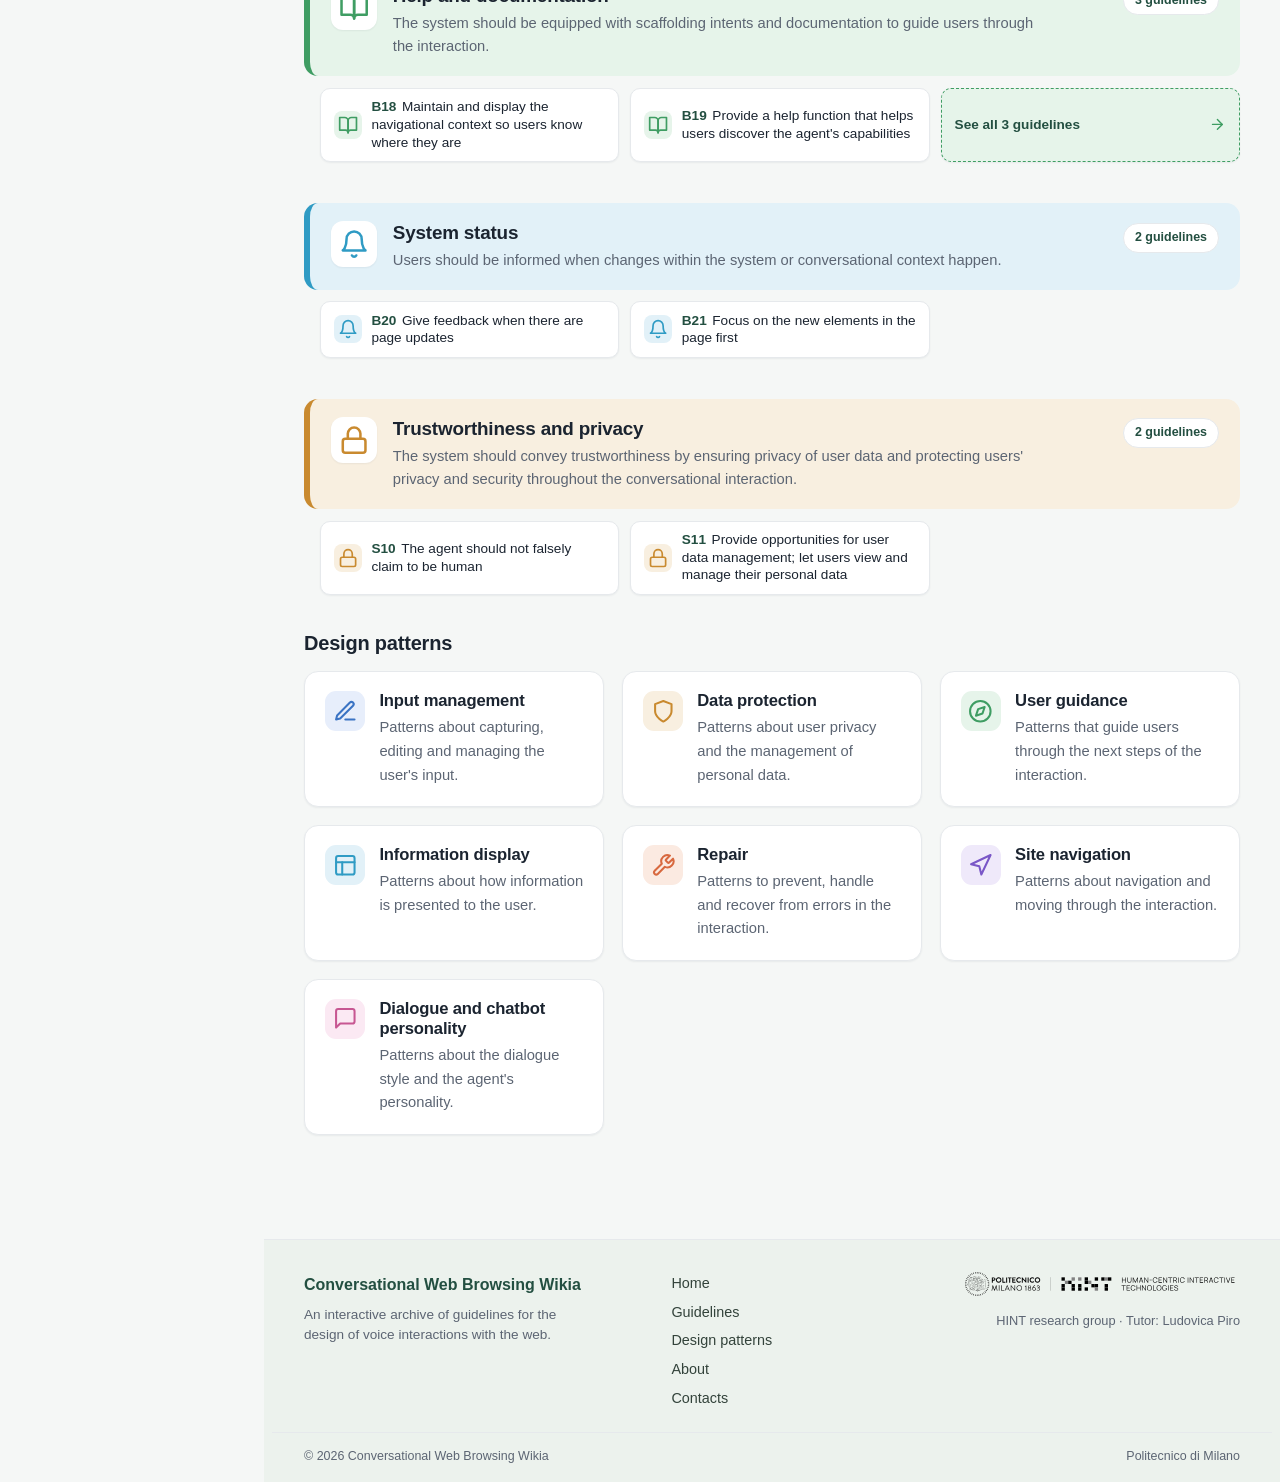
==== commit c9a561f7: "content: testi reali in About e Contacts, footer senza segnaposto" ====
--- a/index.html
+++ b/index.html
@@ -74,7 +74,7 @@
         <div class="site-footer__top">
           <div class="site-footer__brandcol">
             <span class="site-footer__brand">Conversational Web Browsing Wikia</span>
-            <p class="site-footer__tagline">Placeholder — short description of the project (to be provided).</p>
+            <p class="site-footer__tagline">An interactive archive of guidelines for the design of voice interactions with the web.</p>
           </div>
           <nav class="site-footer__links" aria-label="Footer">
             <a href="index.html">Home</a>
@@ -90,7 +90,7 @@
         </div>
         <div class="site-footer__bottom">
           <span>© 2026 Conversational Web Browsing Wikia</span>
-          <span>Placeholder — footer note (to be provided).</span>
+          <span>Politecnico di Milano</span>
         </div>
       </footer>
     </div>
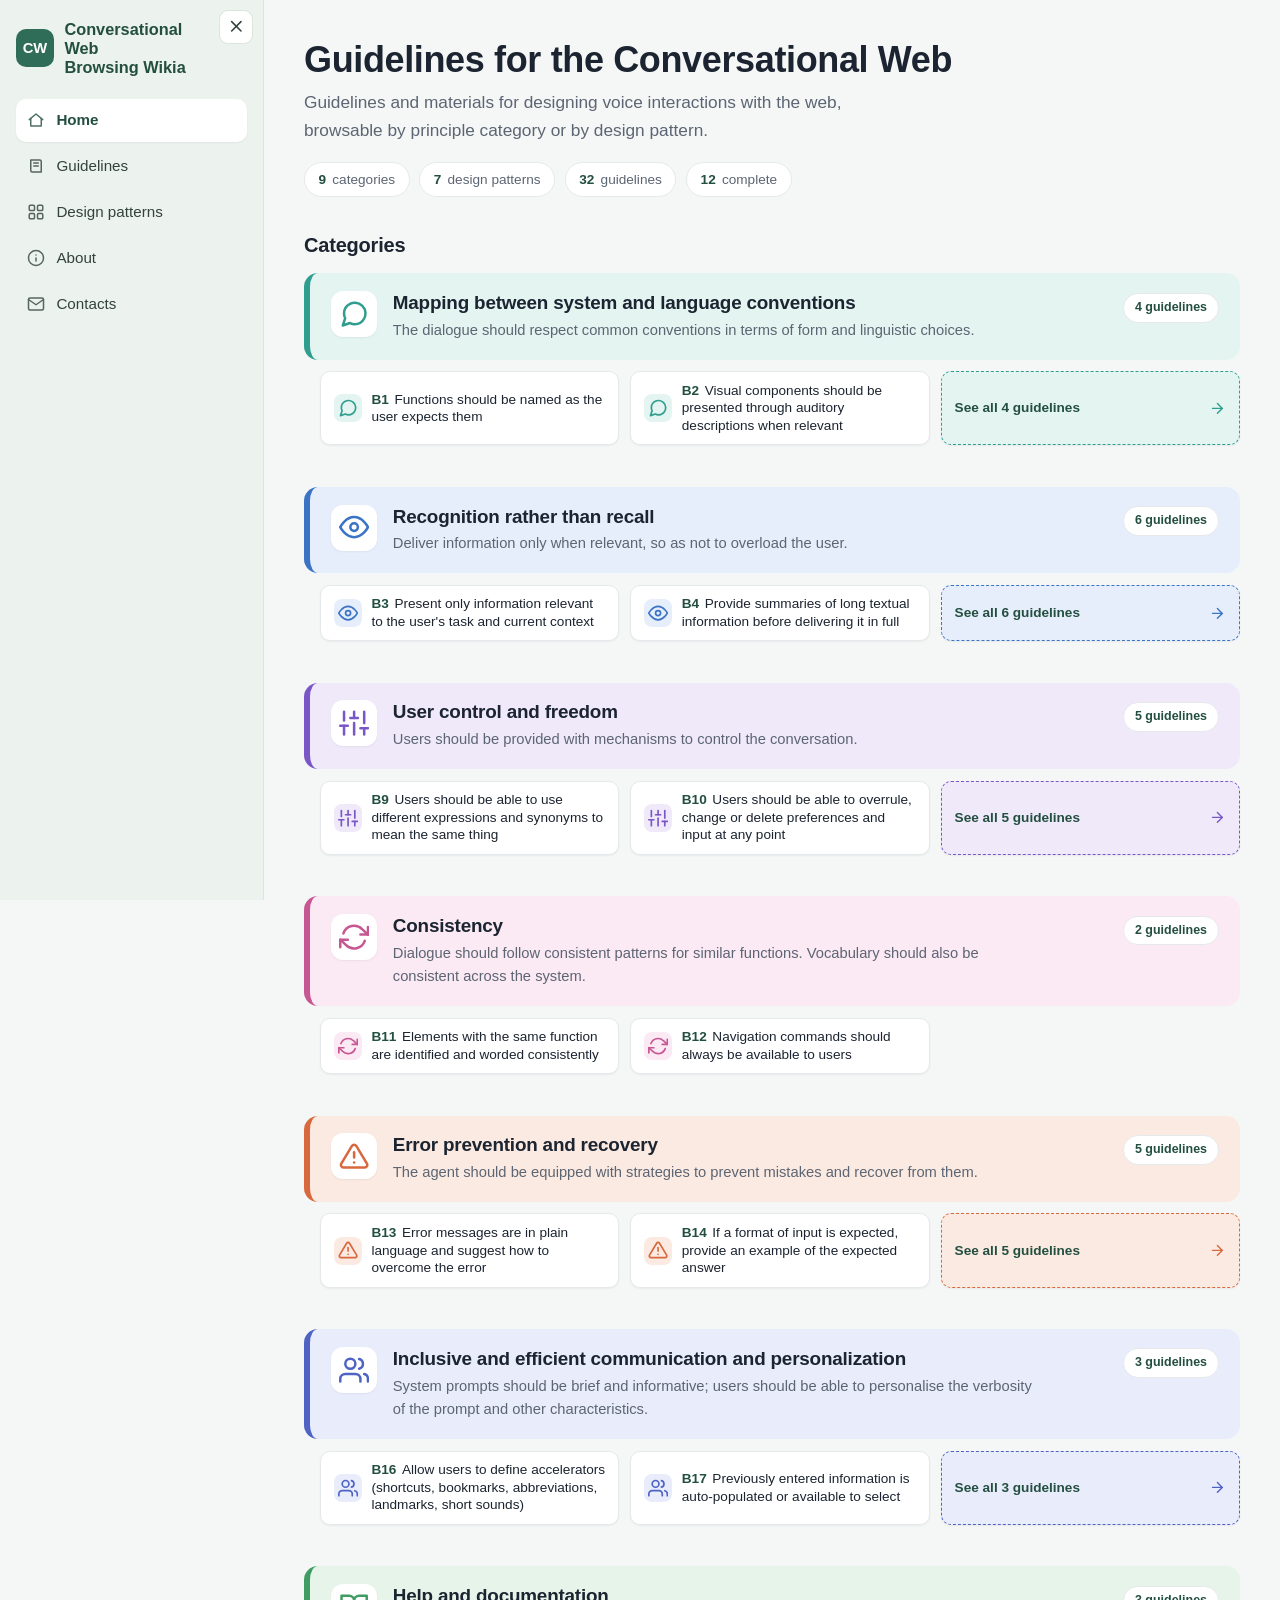
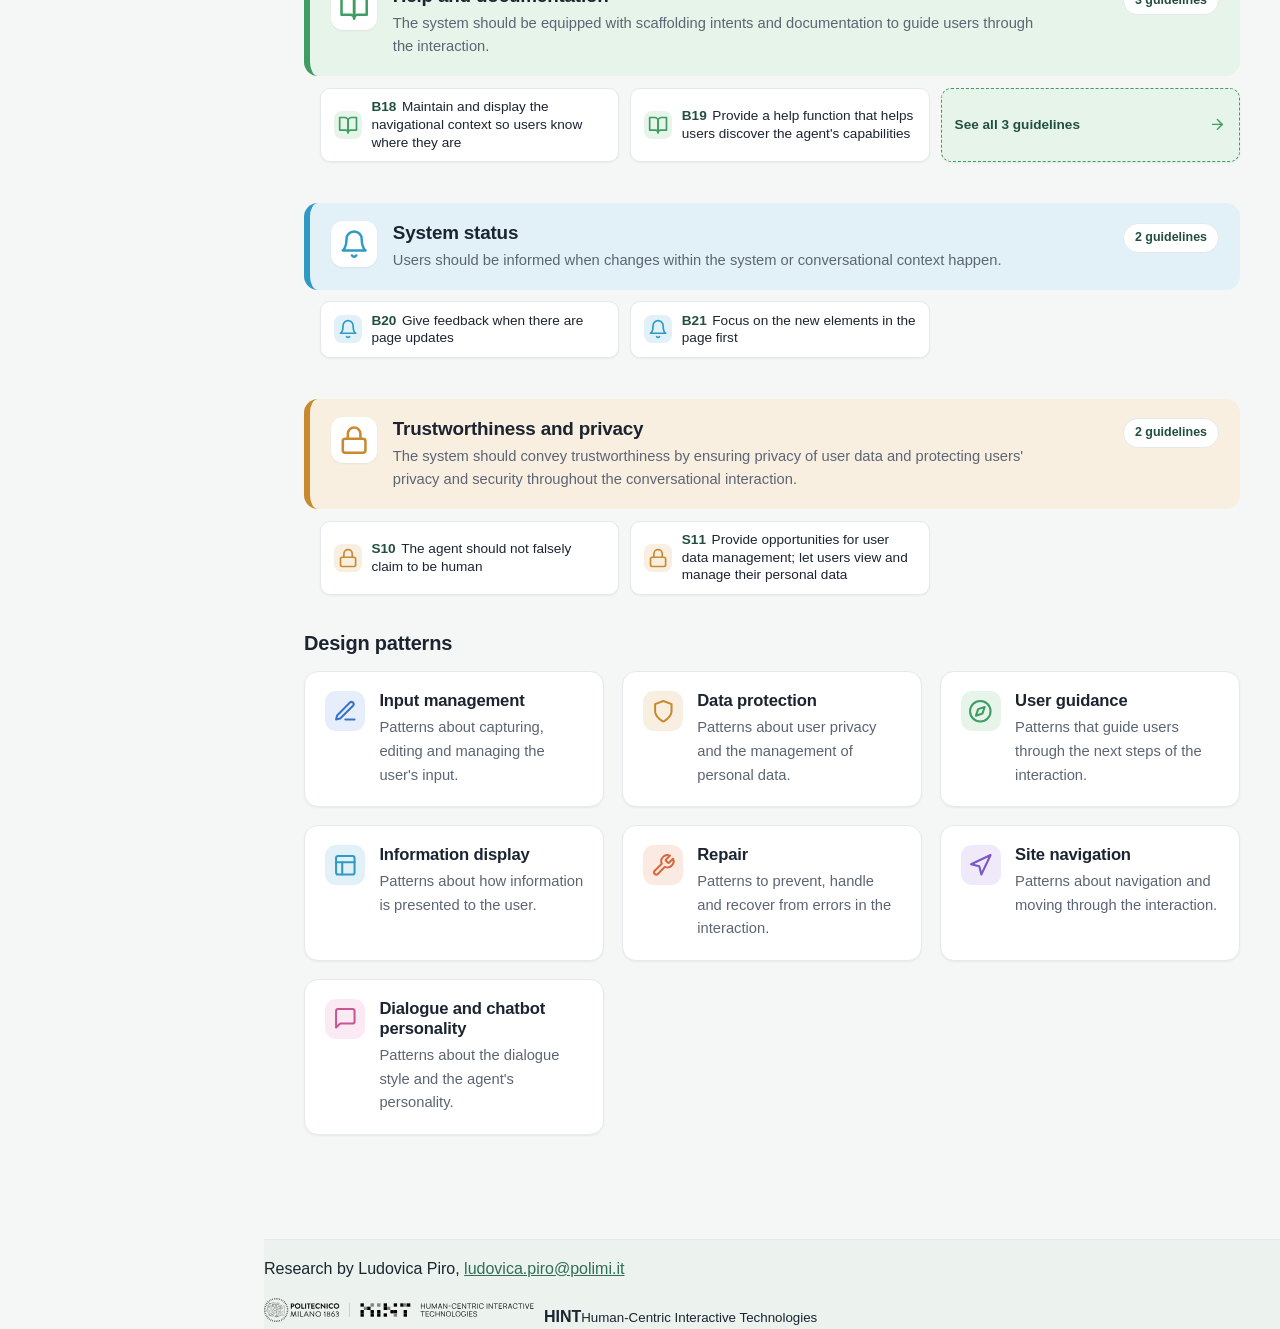
==== commit 968c0870: "content: testi reali in About e Contacts, footer senza segnaposto" ====
--- a/index.html
+++ b/index.html
@@ -71,26 +71,10 @@
       </main>
 
       <footer class="site-footer">
-        <div class="site-footer__top">
-          <div class="site-footer__brandcol">
-            <span class="site-footer__brand">Conversational Web Browsing Wikia</span>
-            <p class="site-footer__tagline">An interactive archive of guidelines for the design of voice interactions with the web.</p>
-          </div>
-          <nav class="site-footer__links" aria-label="Footer">
-            <a href="index.html">Home</a>
-            <a href="category.html">Guidelines</a>
-            <a href="component.html">Design patterns</a>
-            <a href="about.html">About</a>
-            <a href="contacts.html">Contacts</a>
-          </nav>
-          <div class="site-footer__org">
-            <img class="site-footer__logo" src="assets/img/logo-polimi.svg" alt="Politecnico di Milano">
-            <p>HINT research group · Tutor: Ludovica Piro</p>
-          </div>
-        </div>
-        <div class="site-footer__bottom">
-          <span>© 2026 Conversational Web Browsing Wikia</span>
-          <span>Politecnico di Milano</span>
+        <p class="site-footer__credit">Research by Ludovica Piro, <a href="mailto:ludovica.piro@polimi.it">ludovica.piro@polimi.it</a></p>
+        <div class="site-footer__logos">
+          <img class="site-footer__logo" src="assets/img/logo-polimi.svg" alt="Politecnico di Milano">
+          <span class="site-footer__hint"><b>HINT</b><small>Human-Centric Interactive Technologies</small></span>
         </div>
       </footer>
     </div>
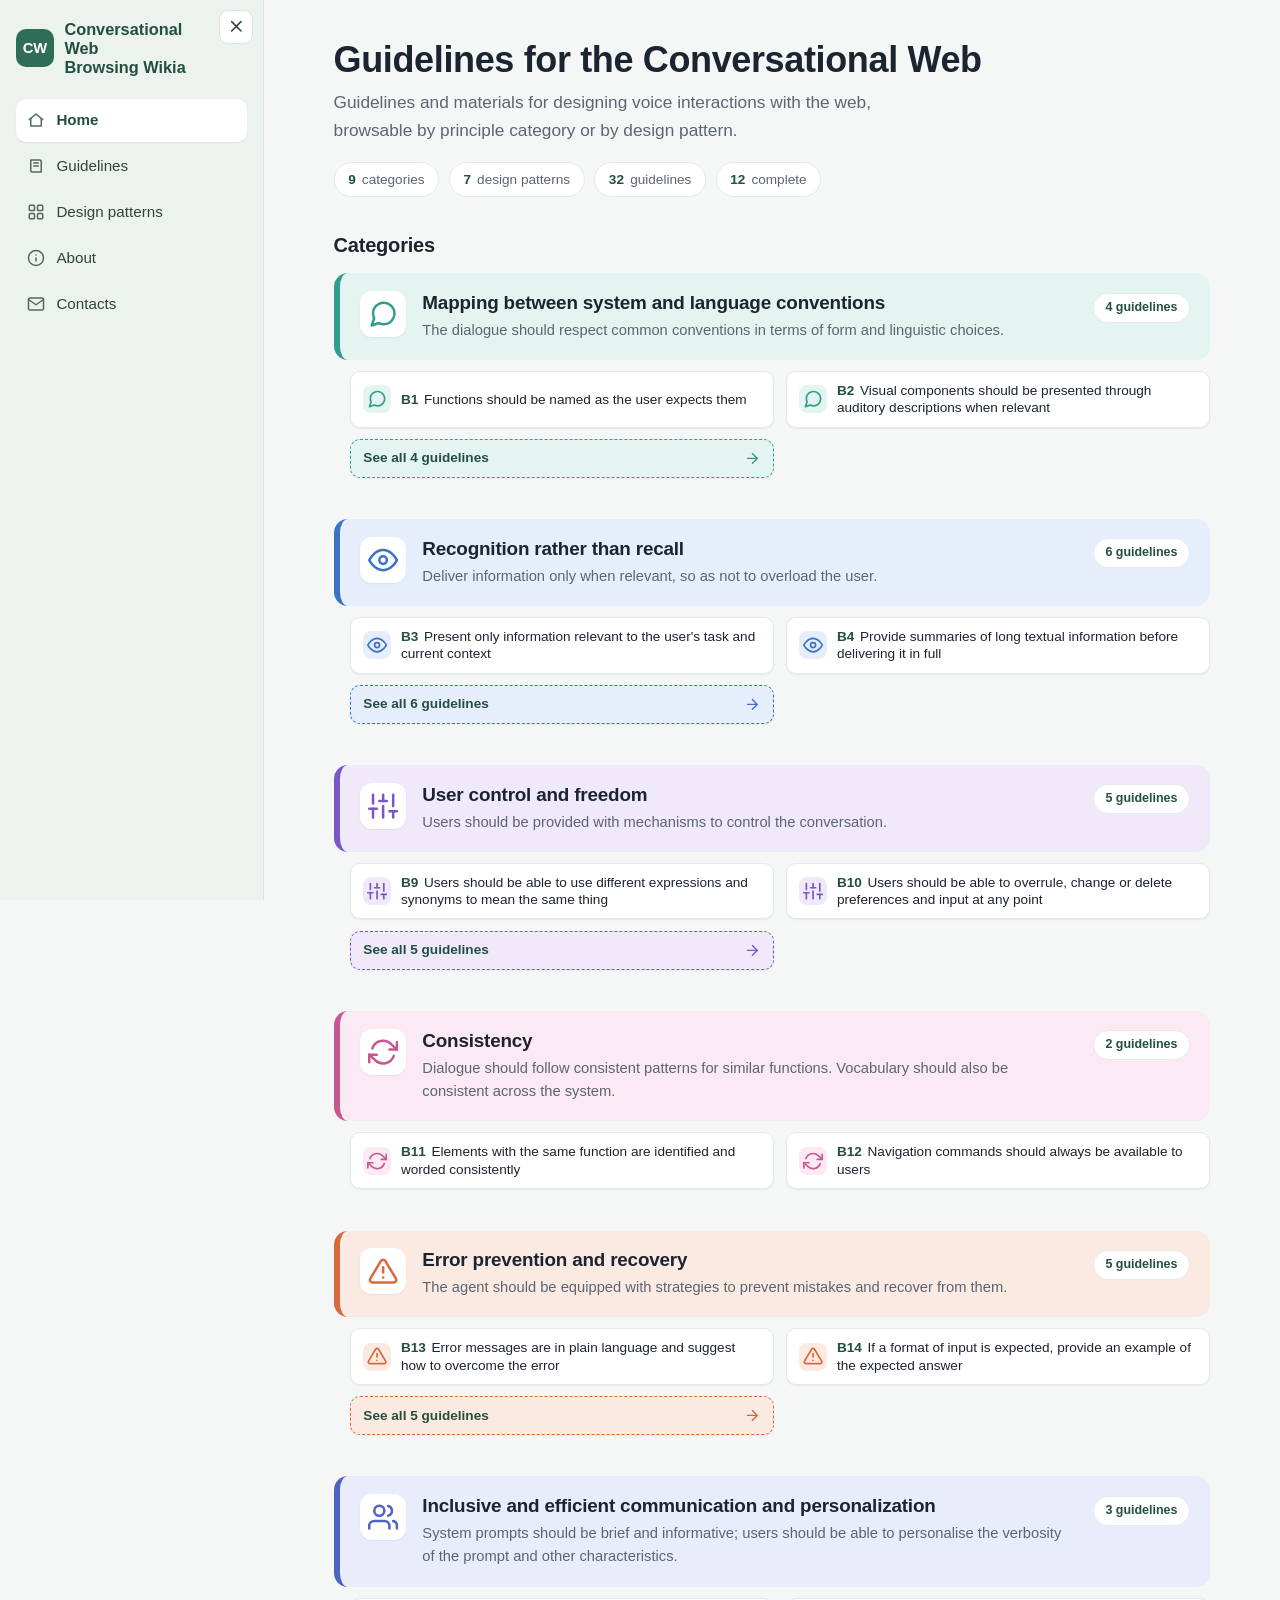
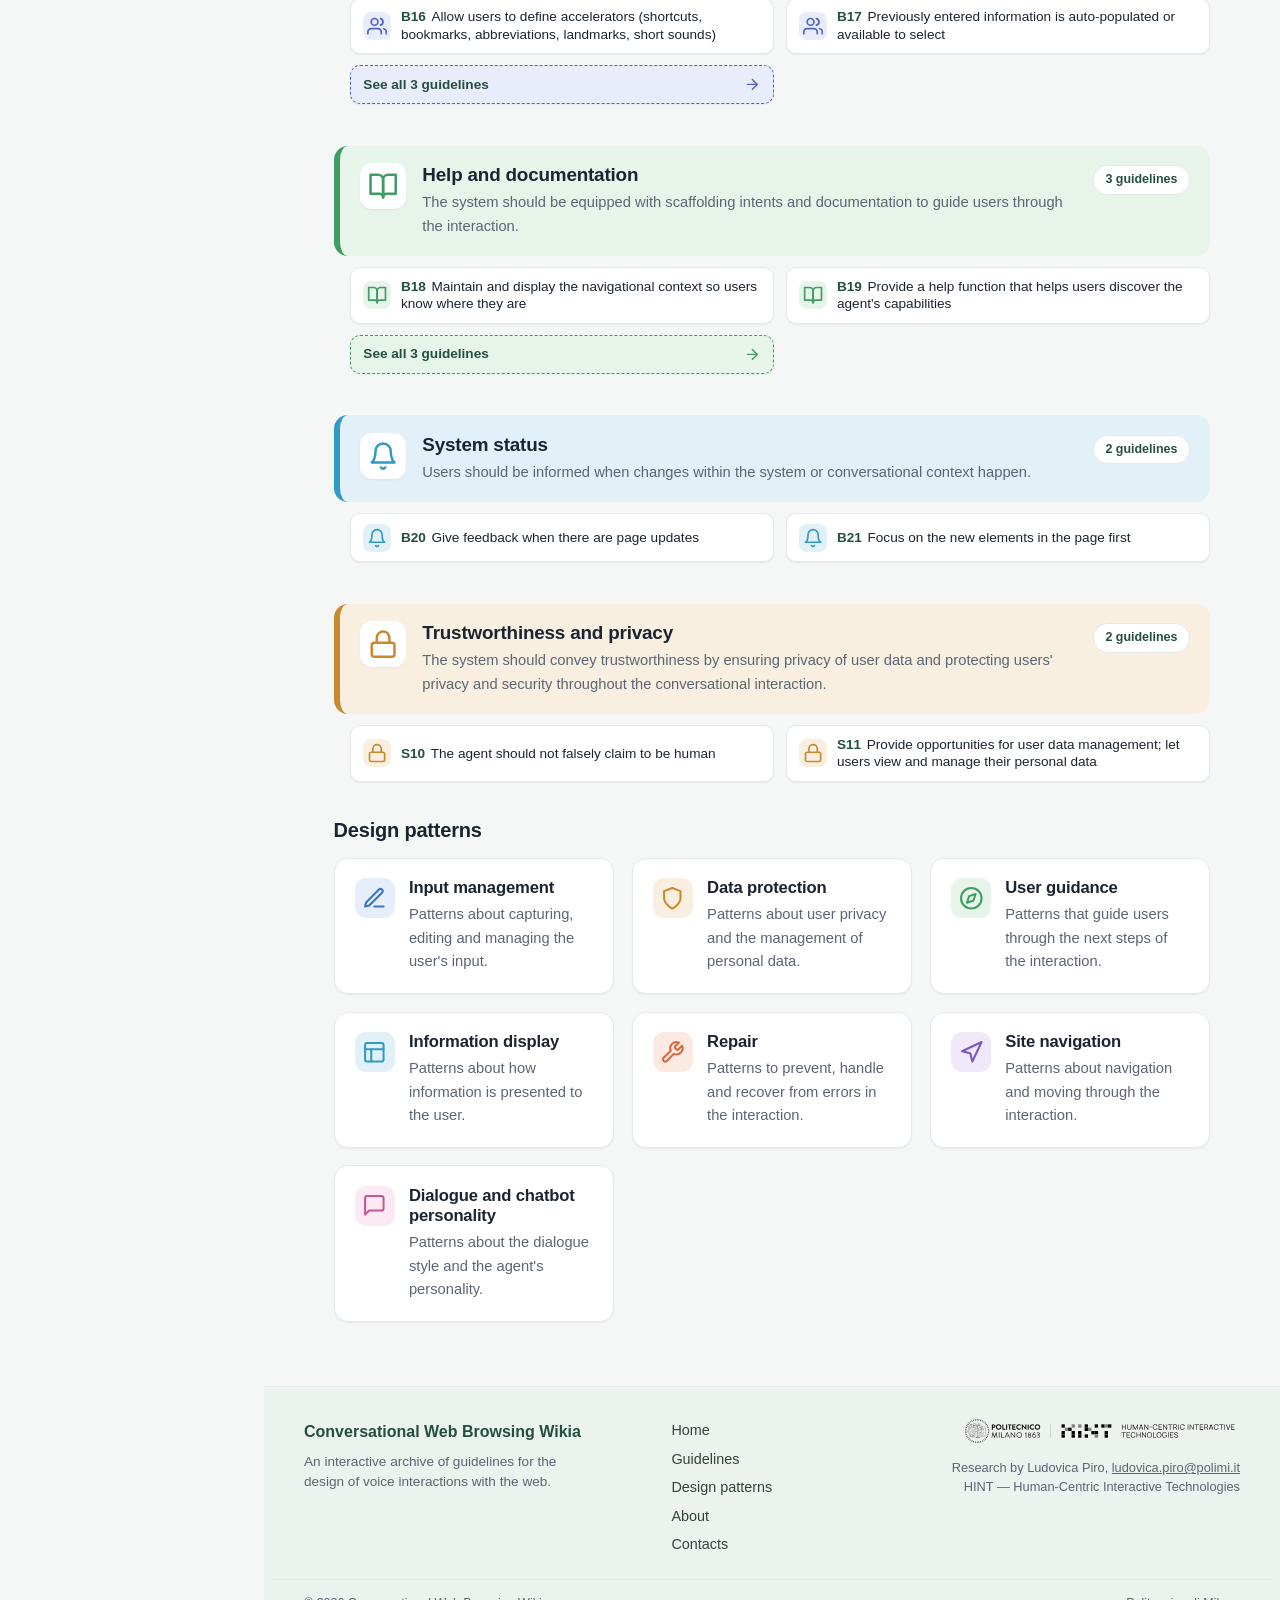
==== commit d9fa4782: "fix: footer sempre in fondo alla pagina; ripristino layout footer" ====
--- a/index.html
+++ b/index.html
@@ -71,10 +71,26 @@
       </main>
 
       <footer class="site-footer">
-        <p class="site-footer__credit">Research by Ludovica Piro, <a href="mailto:ludovica.piro@polimi.it">ludovica.piro@polimi.it</a></p>
-        <div class="site-footer__logos">
-          <img class="site-footer__logo" src="assets/img/logo-polimi.svg" alt="Politecnico di Milano">
-          <span class="site-footer__hint"><b>HINT</b><small>Human-Centric Interactive Technologies</small></span>
+        <div class="site-footer__top">
+          <div class="site-footer__brandcol">
+            <span class="site-footer__brand">Conversational Web Browsing Wikia</span>
+            <p class="site-footer__tagline">An interactive archive of guidelines for the design of voice interactions with the web.</p>
+          </div>
+          <nav class="site-footer__links" aria-label="Footer">
+            <a href="index.html">Home</a>
+            <a href="category.html">Guidelines</a>
+            <a href="component.html">Design patterns</a>
+            <a href="about.html">About</a>
+            <a href="contacts.html">Contacts</a>
+          </nav>
+          <div class="site-footer__org">
+            <img class="site-footer__logo" src="assets/img/logo-polimi.svg" alt="Politecnico di Milano">
+            <p>Research by Ludovica Piro, <a href="mailto:ludovica.piro@polimi.it">ludovica.piro@polimi.it</a><br>HINT — Human-Centric Interactive Technologies</p>
+          </div>
+        </div>
+        <div class="site-footer__bottom">
+          <span>© 2026 Conversational Web Browsing Wikia</span>
+          <span>Politecnico di Milano</span>
         </div>
       </footer>
     </div>
--- a/assets/css/style.css
+++ b/assets/css/style.css
@@ -333,8 +333,11 @@
   pre.code { font-size: .8rem; }
 }
 
-/* Footer del sito, in fondo al contenuto di ogni pagina */
-.site-footer { border-top: 1px solid var(--border); background: var(--rail-bg); margin-top: 2.5rem; }
+/* Footer del sito, in fondo a ogni pagina */
+/* la colonna del contenuto è flex, così il footer resta in fondo anche quando il testo è poco */
+.content { display: flex; flex-direction: column; }
+.content main { flex: 1 0 auto; }
+.site-footer { margin-top: auto; border-top: 1px solid var(--border); background: var(--rail-bg); }
 .site-footer__top { max-width: 1000px; margin: 0 auto; padding: 2rem 2rem 1.4rem;
   display: grid; grid-template-columns: 1.5fr 1fr 1.4fr; gap: 2rem; align-items: start; }
 .site-footer__brand { display: block; font-weight: 800; color: var(--primary-dark); font-size: 1rem; }
@@ -345,6 +348,7 @@
 .site-footer__org { text-align: right; }
 .site-footer__logo { height: 24px; width: auto; }
 .site-footer__org p { margin: .55rem 0 0; color: var(--text-soft); font-size: .8rem; line-height: 1.45; }
+.site-footer__org a { color: var(--text-soft); }
 .site-footer__bottom { max-width: 1000px; margin: 0 auto; padding: .9rem 2rem;
   border-top: 1px solid var(--border); display: flex; justify-content: space-between; gap: 1rem;
   flex-wrap: wrap; color: var(--text-soft); font-size: .78rem; }
